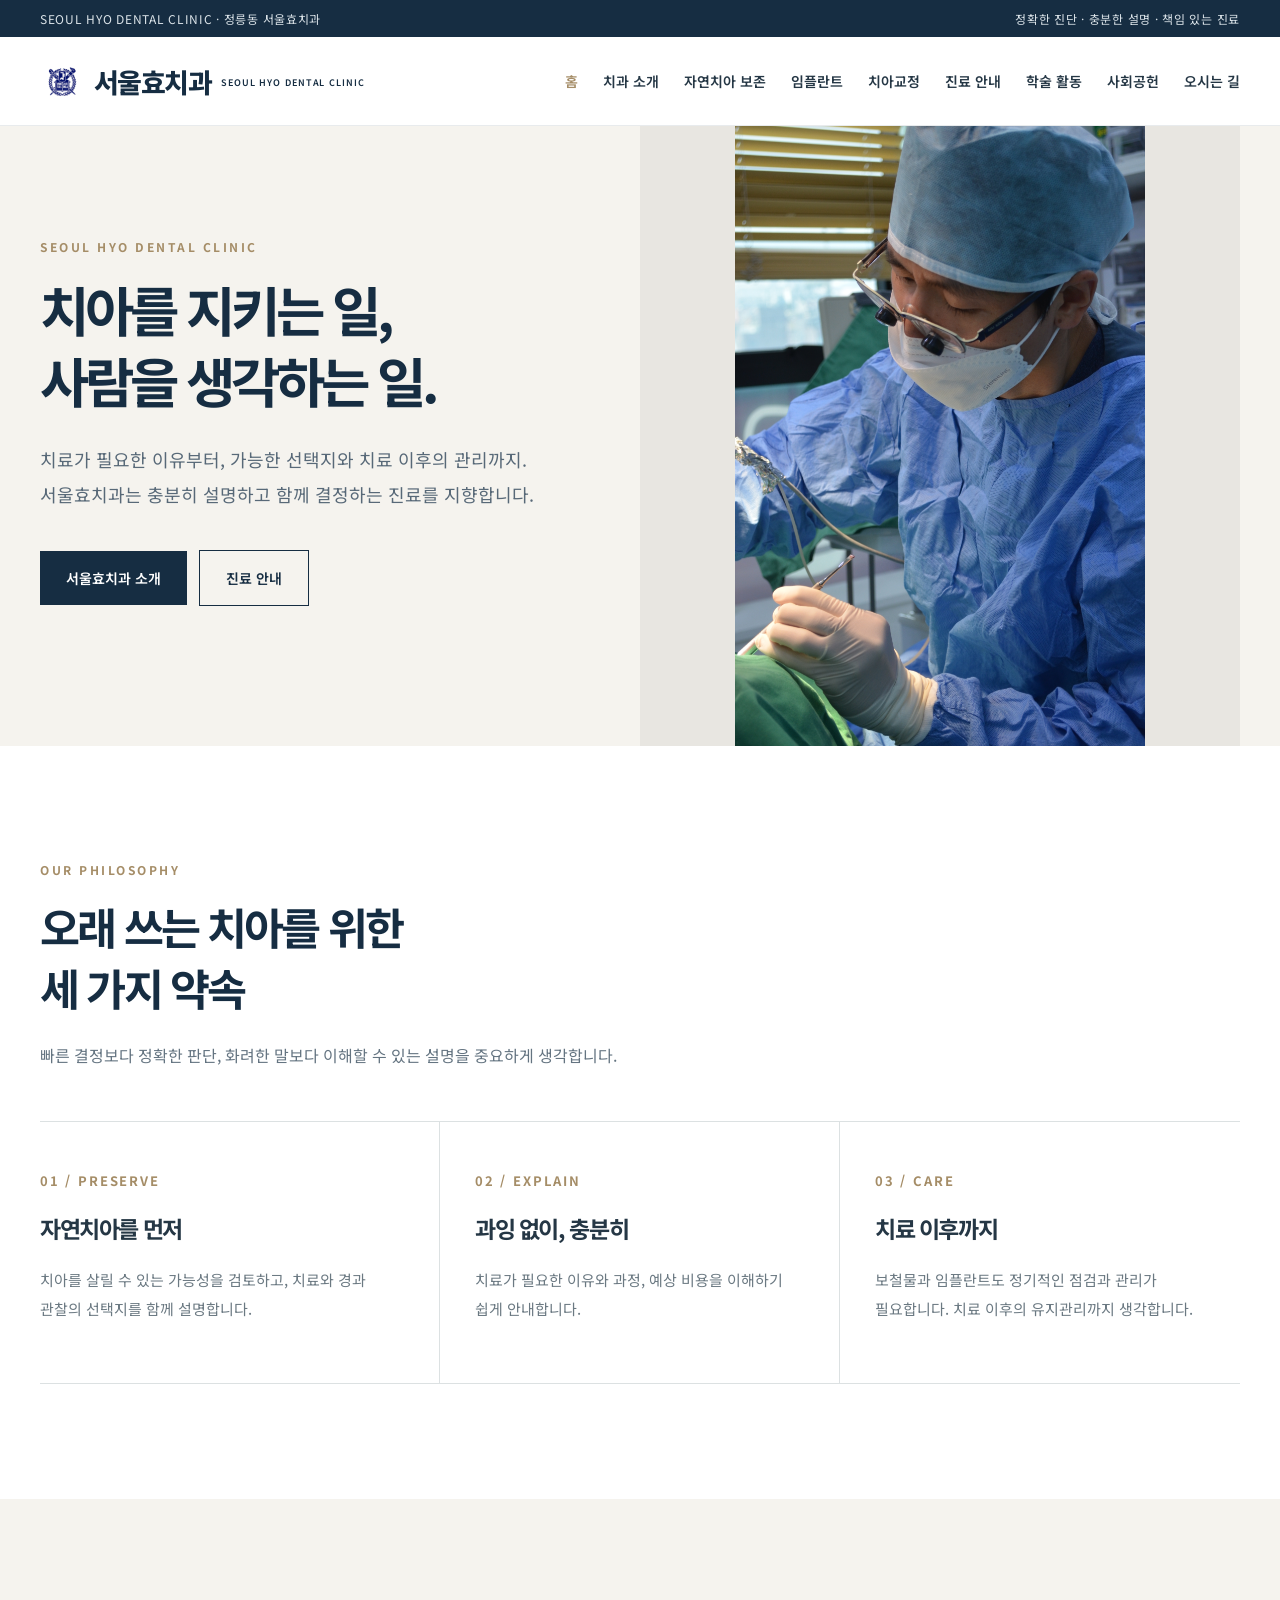
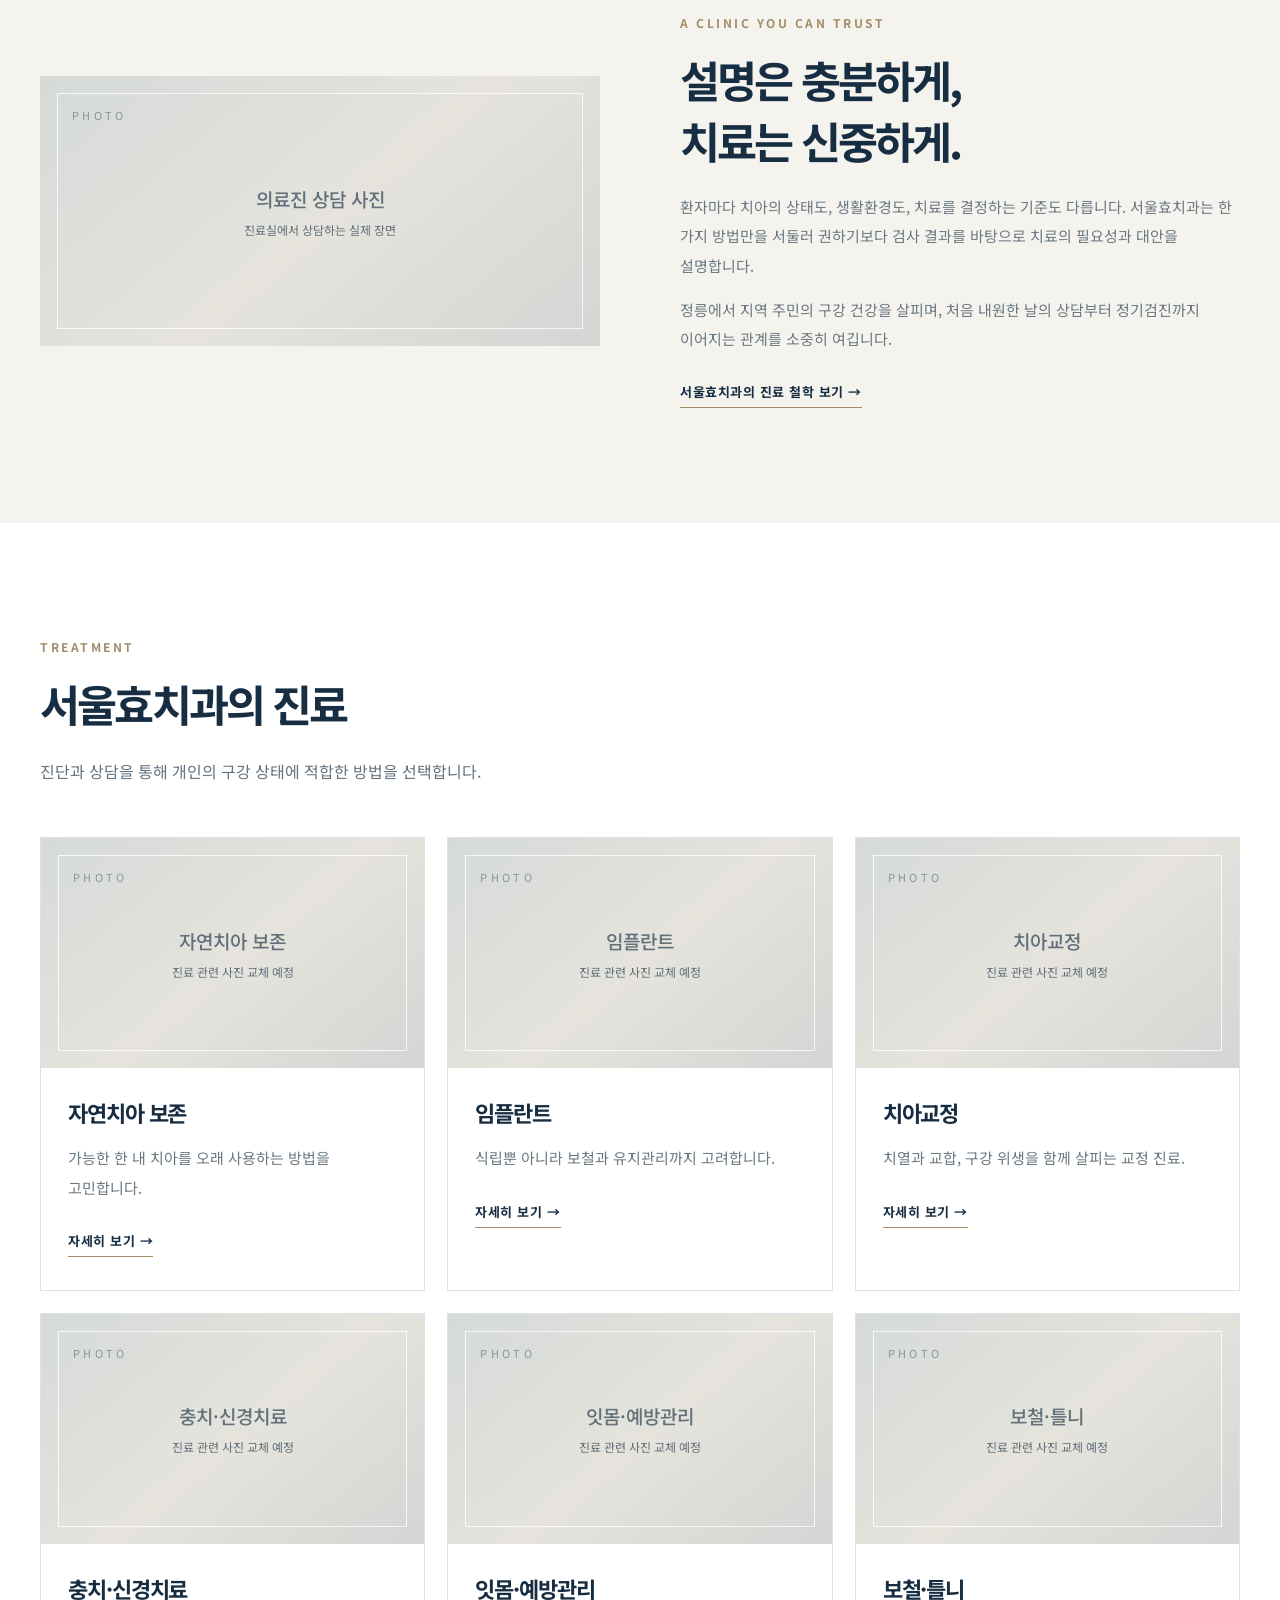
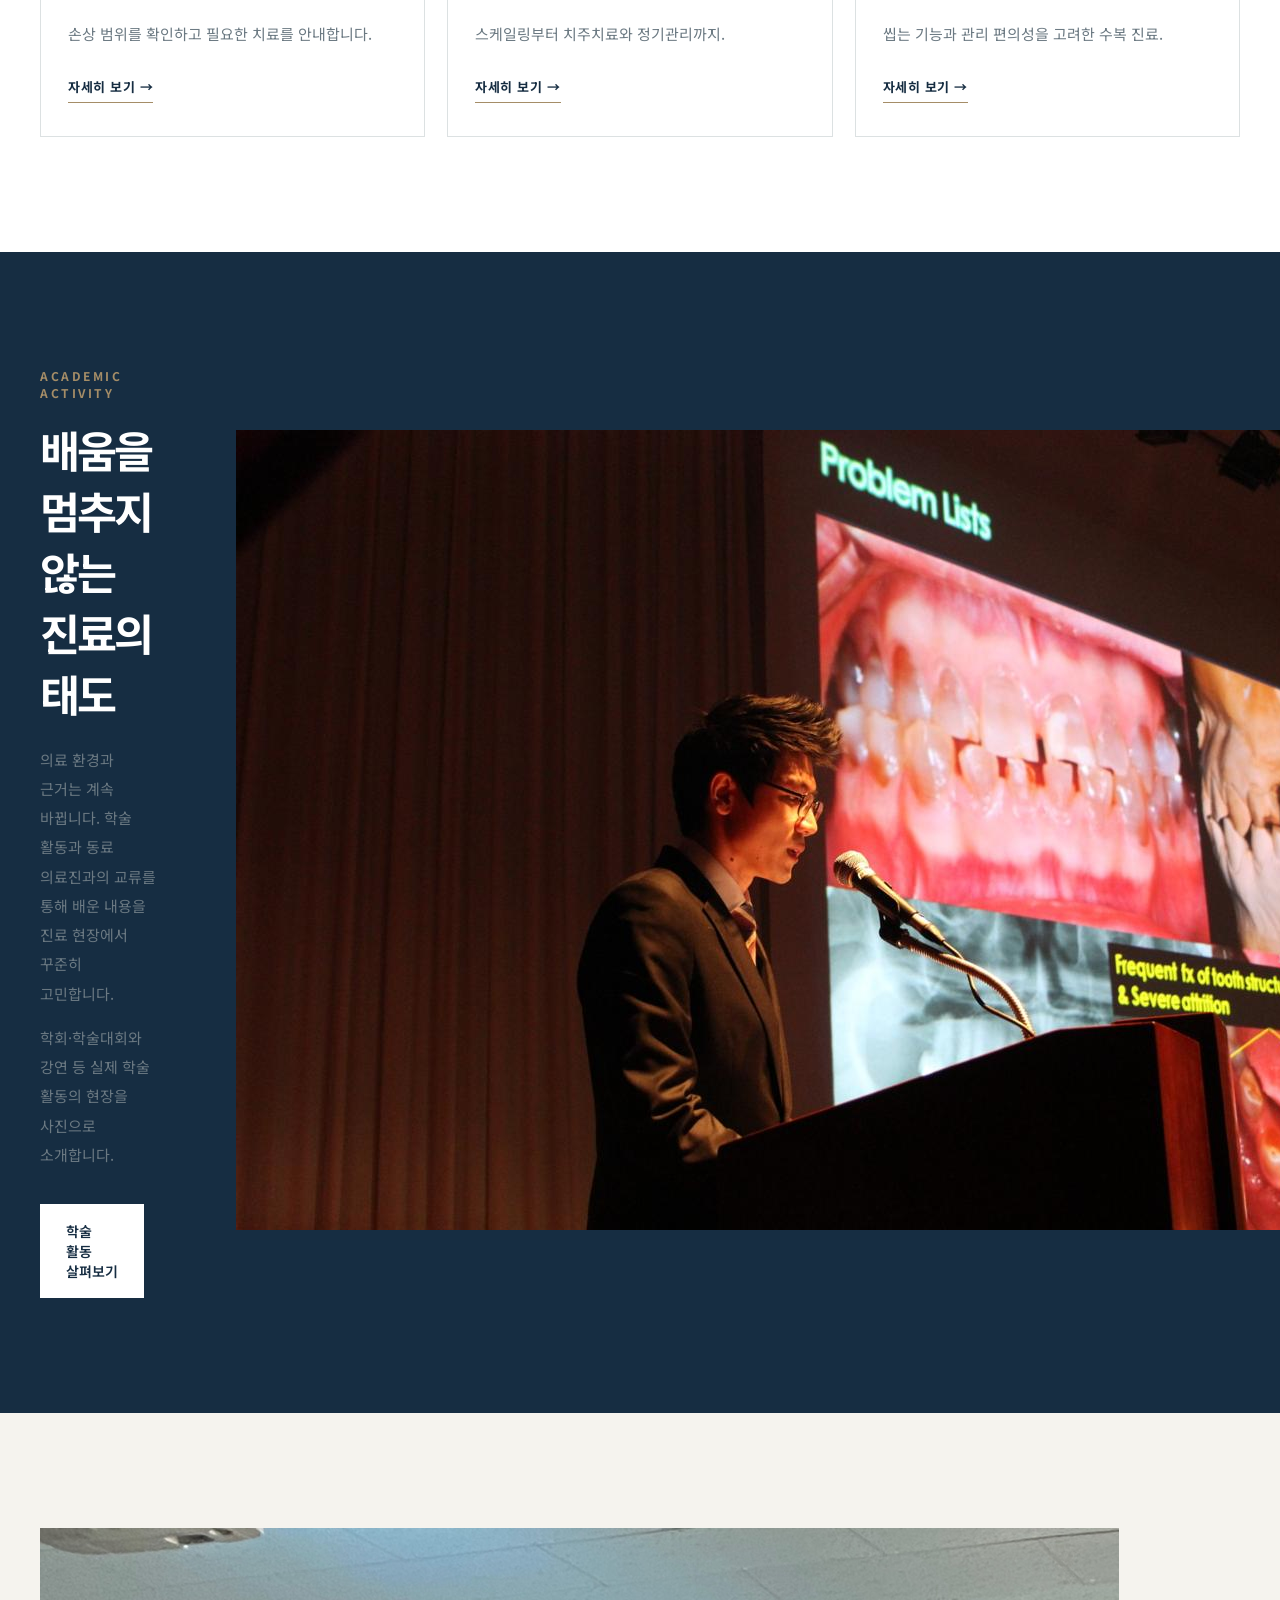
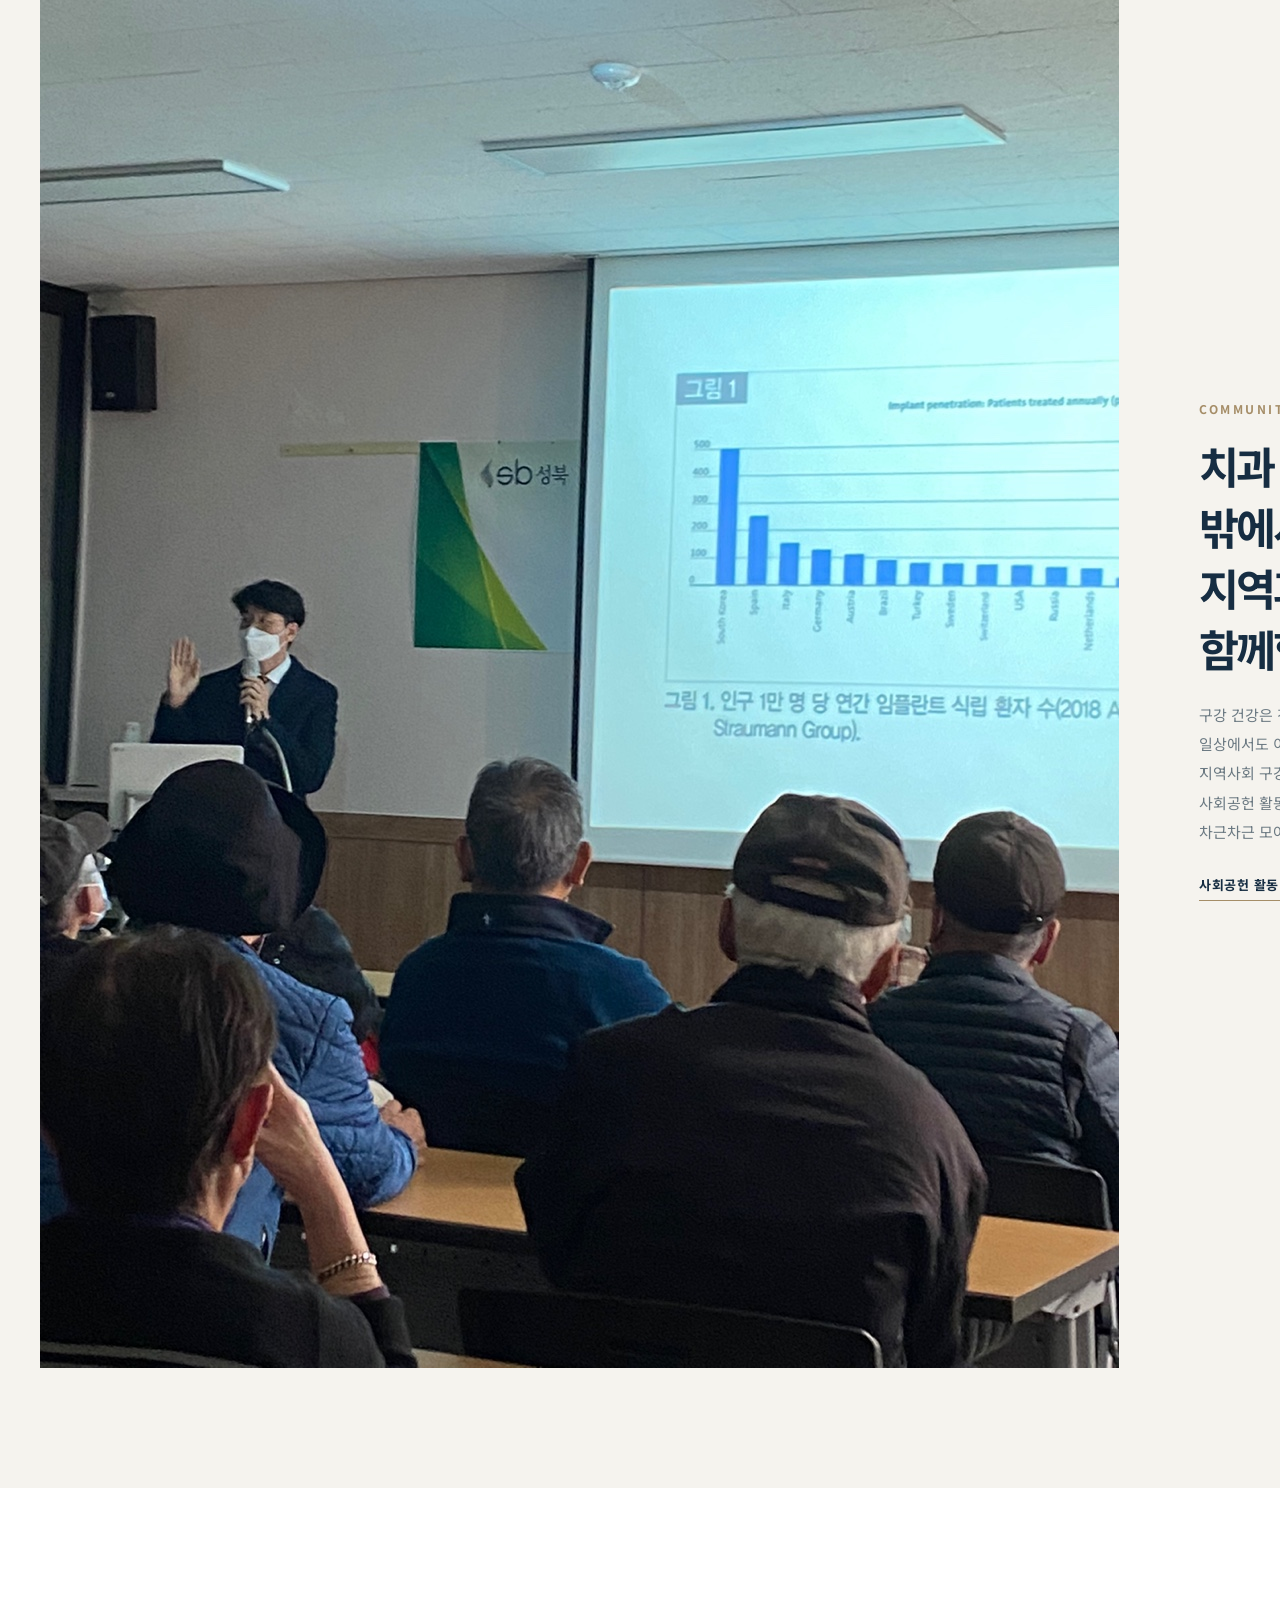
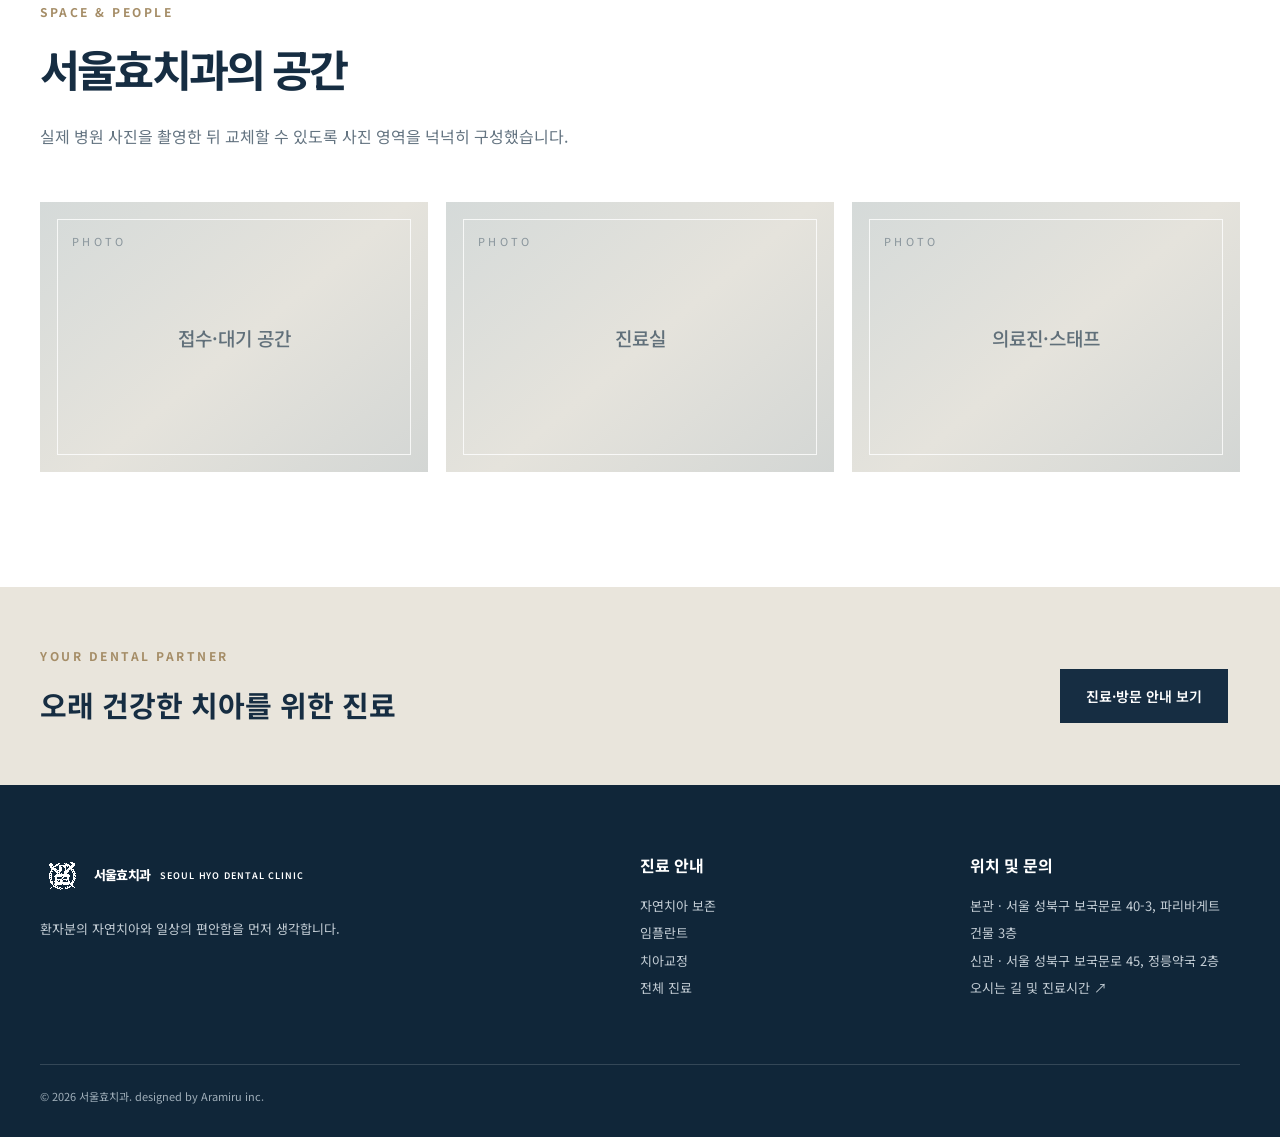
==== index.html @ eb52267a "Add academic and community activity photos to homepage" ====
<!DOCTYPE html>
<html lang="ko">
  <head><meta charset="utf-8"/><meta content="width=device-width, initial-scale=1" name="viewport"/><meta content="#162d42" name="theme-color"/><meta content="서울 성북구 정릉동 서울효치과. 자연치아 보존, 임플란트, 치아교정, 보철 및 예방 진료 정보를 안내합니다." name="description"/><title>홈 | 서울효치과</title><link href="assets/style.css" rel="stylesheet"/>
    <script defer="" src="assets/site.js">
    </script>
  </head>
  <body>
    <div class="utility">
      <div class="wrap"><span>SEOUL HYO DENTAL CLINIC · 정릉동 서울효치과</span><span>정확한 진단 · 충분한 설명 · 책임 있는 진료</span>
      </div>
    </div>
    <header class="header">
      <div class="wrap header-in"><a class="logo" href="index.html">서울효치과<small>SEOUL HYO DENTAL CLINIC</small></a><button aria-expanded="false" aria-label="메뉴 열기" class="menu">☰</button>
        <nav aria-label="주 메뉴" class="nav"><a class="active" href="index.html">홈</a><a class="" href="about.html">치과 소개</a><a class="" href="preservation.html">자연치아 보존</a><a class="" href="implant.html">임플란트</a><a class="" href="orthodontics.html">치아교정</a><a class="" href="treatments.html">진료 안내</a><a class="" href="academic.html">학술 활동</a><a class="" href="community.html">사회공헌</a><a class="" href="visit.html">오시는 길</a>
        </nav>
      </div>
    </header>
    <main>
      <section class="hero">
        <div class="wrap hero-inner">
          <div class="hero-copy">
            <div class="eyebrow">SEOUL HYO DENTAL CLINIC</div>
            <h1>치아를 지키는 일,<br/>사람을 생각하는 일.</h1>
            <p class="lead">치료가 필요한 이유부터, 가능한 선택지와 치료 이후의 관리까지. 서울효치과는 충분히 설명하고 함께 결정하는 진료를 지향합니다.</p><a class="button" href="about.html">서울효치과 소개</a><a class="button light" href="visit.html">진료 안내</a>
          </div>
          <div class="hero-photo hero-single-photo">
            <img src="assets/images/main.JPG" alt="서울효치과 메인 대표 사진" fetchpriority="high"/>
          </div>
        </div>
      </section>
      <section class="section">
        <div class="wrap">
          <div class="section-head">
            <div class="eyebrow">OUR PHILOSOPHY</div>
            <h2>오래 쓰는 치아를 위한<br/>세 가지 약속</h2>
            <p class="desc">빠른 결정보다 정확한 판단, 화려한 말보다 이해할 수 있는 설명을 중요하게 생각합니다.</p>
          </div>
          <div class="number-grid">
            <article class="principle"><b>01 / PRESERVE</b>
              <h3>자연치아를 먼저</h3>
              <p>치아를 살릴 수 있는 가능성을 검토하고, 치료와 경과 관찰의 선택지를 함께 설명합니다.</p>
            </article>
            <article class="principle"><b>02 / EXPLAIN</b>
              <h3>과잉 없이, 충분히</h3>
              <p>치료가 필요한 이유와 과정, 예상 비용을 이해하기 쉽게 안내합니다.</p>
            </article>
            <article class="principle"><b>03 / CARE</b>
              <h3>치료 이후까지</h3>
              <p>보철물과 임플란트도 정기적인 점검과 관리가 필요합니다. 치료 이후의 유지관리까지 생각합니다.</p>
            </article>
          </div>
        </div>
      </section>
      <section class="section alt">
        <div class="wrap">
          <div class="split">
            <div class="photo"><strong>의료진 상담 사진</strong><span>진료실에서 상담하는 실제 장면</span>
            </div>
            <div class="copy">
              <div class="eyebrow">A CLINIC YOU CAN TRUST</div>
              <h2>설명은 충분하게,<br/>치료는 신중하게.</h2>
              <p>환자마다 치아의 상태도, 생활환경도, 치료를 결정하는 기준도 다릅니다. 서울효치과는 한 가지 방법만을 서둘러 권하기보다 검사 결과를 바탕으로 치료의 필요성과 대안을 설명합니다.</p>
              <p>정릉에서 지역 주민의 구강 건강을 살피며, 처음 내원한 날의 상담부터 정기검진까지 이어지는 관계를 소중히 여깁니다.</p><a class="more" href="about.html">서울효치과의 진료 철학 보기 →</a>
            </div>
          </div>
        </div>
      </section>
      <section class="section">
        <div class="wrap">
          <div class="section-head">
            <div class="eyebrow">TREATMENT</div>
            <h2>서울효치과의 진료</h2>
            <p class="desc">진단과 상담을 통해 개인의 구강 상태에 적합한 방법을 선택합니다.</p>
          </div>
          <div class="tiles">
            <article class="tile">
              <div class="photo"><strong>자연치아 보존</strong><span>진료 관련 사진 교체 예정</span>
              </div>
              <div class="tile-copy">
                <h3>자연치아 보존</h3>
                <p>가능한 한 내 치아를 오래 사용하는 방법을 고민합니다.</p><a class="more" href="preservation.html">자세히 보기 →</a>
              </div>
            </article>
            <article class="tile">
              <div class="photo"><strong>임플란트</strong><span>진료 관련 사진 교체 예정</span>
              </div>
              <div class="tile-copy">
                <h3>임플란트</h3>
                <p>식립뿐 아니라 보철과 유지관리까지 고려합니다.</p><a class="more" href="implant.html">자세히 보기 →</a>
              </div>
            </article>
            <article class="tile">
              <div class="photo"><strong>치아교정</strong><span>진료 관련 사진 교체 예정</span>
              </div>
              <div class="tile-copy">
                <h3>치아교정</h3>
                <p>치열과 교합, 구강 위생을 함께 살피는 교정 진료.</p><a class="more" href="orthodontics.html">자세히 보기 →</a>
              </div>
            </article>
            <article class="tile">
              <div class="photo"><strong>충치·신경치료</strong><span>진료 관련 사진 교체 예정</span>
              </div>
              <div class="tile-copy">
                <h3>충치·신경치료</h3>
                <p>손상 범위를 확인하고 필요한 치료를 안내합니다.</p><a class="more" href="treatments.html">자세히 보기 →</a>
              </div>
            </article>
            <article class="tile">
              <div class="photo"><strong>잇몸·예방관리</strong><span>진료 관련 사진 교체 예정</span>
              </div>
              <div class="tile-copy">
                <h3>잇몸·예방관리</h3>
                <p>스케일링부터 치주치료와 정기관리까지.</p><a class="more" href="treatments.html">자세히 보기 →</a>
              </div>
            </article>
            <article class="tile">
              <div class="photo"><strong>보철·틀니</strong><span>진료 관련 사진 교체 예정</span>
              </div>
              <div class="tile-copy">
                <h3>보철·틀니</h3>
                <p>씹는 기능과 관리 편의성을 고려한 수복 진료.</p><a class="more" href="treatments.html">자세히 보기 →</a>
              </div>
            </article>
          </div>
        </div>
      </section>
      <section class="section dark">
        <div class="wrap">
          <div class="split">
            <div class="copy">
              <div class="eyebrow">ACADEMIC ACTIVITY</div>
              <h2>배움을 멈추지 않는<br/>진료의 태도</h2>
              <p>의료 환경과 근거는 계속 바뀝니다. 학술 활동과 동료 의료진과의 교류를 통해 배운 내용을 진료 현장에서 꾸준히 고민합니다.</p>
              <p>학회·학술대회와 강연 등 실제 학술 활동의 현장을 사진으로 소개합니다.</p><a class="button white" href="academic.html">학술 활동 살펴보기</a>
            </div>
            <div class="home-activity-photo"><img src="assets/images/seoul-hyo-dental-academic-lecture.jpg" alt="서울효치과 의료진의 치과 학술 강연 발표 현장" loading="lazy"/></div>
          </div>
        </div>
      </section>
      <section class="section alt">
        <div class="wrap">
          <div class="split">
            <div class="home-activity-photo"><img src="assets/images/2022%20%EC%A3%BC%EB%AF%BC%EC%84%BC%ED%84%B0%20%EA%B1%B4%EA%B0%95%EA%B0%95%EC%97%B0.jpg" alt="서울효치과 지역사회 주민센터 구강건강 교육 현장" loading="lazy"/></div>
            <div class="copy">
              <div class="eyebrow">COMMUNITY</div>
              <h2>치과 밖에서도<br/>지역과 함께합니다.</h2>
              <p>구강 건강은 진료실 밖의 일상에서도 이어집니다. 지역사회 구강보건교육과 사회공헌 활동의 기록을 차근차근 모아 소개하겠습니다.</p><a class="more" href="community.html">사회공헌 활동 보기 →</a>
            </div>
          </div>
        </div>
      </section>
      <section class="section">
        <div class="wrap">
          <div class="section-head">
            <div class="eyebrow">SPACE &amp; PEOPLE</div>
            <h2>서울효치과의 공간</h2>
            <p class="desc">실제 병원 사진을 촬영한 뒤 교체할 수 있도록 사진 영역을 넉넉히 구성했습니다.</p>
          </div>
          <div class="gallery">
            <div class="photo"><strong>접수·대기 공간</strong>
            </div>
            <div class="photo"><strong>진료실</strong>
            </div>
            <div class="photo"><strong>의료진·스태프</strong>
            </div>
          </div>
        </div>
      </section>
    </main>
    <section class="ribbon">
      <div class="wrap">
        <div>
          <div class="eyebrow">YOUR DENTAL PARTNER</div>
          <h2>오래 건강한 치아를 위한 진료</h2>
        </div><a class="button" href="visit.html">진료·방문 안내 보기</a>
      </div>
    </section>
    <footer class="footer">
      <div class="wrap">
        <div class="footer-top">
          <div><a class="logo" href="index.html">서울효치과<small>SEOUL HYO DENTAL CLINIC</small></a>
            <p>환자분의 자연치아와 일상의 편안함을 먼저 생각합니다.</p>
          </div>
          <div>
            <h4>진료 안내</h4>
            <p><a href="preservation.html">자연치아 보존</a><br/><a href="implant.html">임플란트</a><br/><a href="orthodontics.html">치아교정</a><br/><a href="treatments.html">전체 진료</a>
            </p>
          </div>
          <div>
            <h4>위치 및 문의</h4>
            <p>본관 · 서울 성북구 보국문로 40-3, 파리바게트 건물 3층<br/>신관 · 서울 성북구 보국문로 45, 정릉약국 2층<br/><a href="visit.html">오시는 길 및 진료시간 ↗</a>
          </p>
        </div>
      </div>
      <div class="foot-bottom">© 2026 서울효치과. designed by Aramiru inc. </div>
    </div>
  </footer>
</body>
</html>
---- assets/style.css ----
@import url('https://fonts.googleapis.com/css2?family=Noto+Sans+KR:wght@300;400;500;600;700;800&display=swap');
:root{--navy:#162d42;--ink:#253745;--muted:#71808b;--line:#dce1e2;--cream:#f5f3ee;--sand:#e9e5dc;--white:#fff;--gold:#a58d67}*{box-sizing:border-box}html{scroll-behavior:smooth}body{margin:0;font-family:'Noto Sans KR',Arial,sans-serif;color:var(--ink);background:#fff;word-break:keep-all}a{color:inherit;text-decoration:none}button{font:inherit}.wrap{width:min(1200px,calc(100% - 64px));margin:auto}.utility{background:var(--navy);color:#dce4e9;font-size:12px;letter-spacing:.06em}.utility .wrap{display:flex;justify-content:space-between;padding:10px 0}.header{background:#fff;border-bottom:1px solid #e8ebed;position:sticky;top:0;z-index:30}.header-in{height:88px;display:flex;align-items:center;justify-content:space-between;gap:20px}.logo{font-size:27px;font-weight:800;letter-spacing:-.08em;color:var(--navy);white-space:nowrap}.logo small{display:block;font-size:9px;font-weight:600;letter-spacing:.16em;margin-top:2px}.nav{display:flex;gap:25px;align-items:center;font-size:14px;font-weight:600}.nav a:hover,.nav a.active{color:#a58d67}.nav-cta{border:1px solid var(--navy);padding:12px 18px}.menu{display:none;border:0;background:transparent;font-size:24px}.eyebrow{font-size:12px;font-weight:700;letter-spacing:.21em;color:var(--gold);margin-bottom:19px}.hero{background:var(--cream);overflow:hidden}.hero-inner{min-height:620px;display:grid;grid-template-columns:1fr 1fr;align-items:stretch}.hero-copy{padding:112px 70px 100px 0}.hero h1{font-size:clamp(40px,4.2vw,66px);letter-spacing:-.075em;line-height:1.32;color:var(--navy);margin:0 0 26px;font-weight:700}.lead{font-size:18px;line-height:1.95;color:#586978;max-width:570px}.photo{position:relative;display:flex;flex-direction:column;justify-content:center;align-items:center;text-align:center;gap:9px;background:linear-gradient(140deg,#d5dad9,#e5e3dc 52%,#d3d6d4);min-height:270px;color:#61707a;overflow:hidden}.photo:before{content:'';position:absolute;inset:17px;border:1px solid rgba(255,255,255,.8)}.photo:after{content:'PHOTO';position:absolute;top:31px;left:32px;font-size:11px;letter-spacing:.3em;color:#88949b}.photo strong{font-size:19px;font-weight:500;z-index:1}.photo span{font-size:12px;z-index:1}.hero-photo{min-height:620px}.section{padding:115px 0}.section.alt{background:var(--cream)}.section.dark{background:var(--navy);color:#fff}.section.dark .muted,.section.dark .desc{color:#b9c5cc}.section-head{margin-bottom:50px}.section-head.center{text-align:center}.section h2,.page-title{font-size:clamp(32px,3.4vw,48px);line-height:1.4;letter-spacing:-.065em;color:var(--navy);margin:0 0 20px;font-weight:700}.section.dark h2{color:white}.desc{font-size:16px;line-height:2;color:#647481;max-width:690px}.split{display:grid;grid-template-columns:1fr 1fr;gap:80px;align-items:center}.split.reverse .photo{order:2}.number-grid{display:grid;grid-template-columns:repeat(3,1fr);gap:0;border-top:1px solid var(--line);border-bottom:1px solid var(--line)}.principle{padding:45px 35px;border-right:1px solid var(--line)}.principle:first-child{padding-left:0}.principle:last-child{border:0}.principle b{color:var(--gold);font-size:13px;letter-spacing:.14em}.principle h3{font-size:23px;letter-spacing:-.06em;margin:20px 0}.principle p,.tile p,.copy p{color:#6b7982;line-height:1.95;font-size:15px}.tiles{display:grid;grid-template-columns:repeat(3,1fr);gap:22px}.tile{border:1px solid var(--line);background:#fff}.tile .photo{min-height:230px}.tile-copy{padding:28px 27px 33px}.tile h3{font-size:22px;letter-spacing:-.05em;margin:0 0 10px;color:var(--navy)}.tile a.more,.more{display:inline-block;margin-top:14px;font-size:13px;font-weight:700;letter-spacing:.04em;color:var(--navy);border-bottom:1px solid var(--gold);padding-bottom:6px}.big-stat{font-size:72px;letter-spacing:-.08em;color:var(--navy);font-weight:700}.button{display:inline-block;background:var(--navy);color:#fff;padding:17px 26px;font-size:14px;font-weight:600;margin:20px 12px 0 0}.button.light{background:transparent;color:var(--navy);border:1px solid var(--navy)}.button.white{background:white;color:var(--navy)}.page-hero{background:var(--cream);padding:96px 0 100px;border-bottom:1px solid var(--line)}.page-hero .page-title{font-size:clamp(38px,4.3vw,62px)}.page-hero p{font-size:17px;line-height:2;color:#647481;max-width:720px}.crumb{font-size:12px;color:#7a8790;margin-bottom:32px}.info-grid{display:grid;grid-template-columns:repeat(2,1fr);gap:24px}.info{padding:32px;border:1px solid var(--line)}.info h3{font-size:22px;color:var(--navy);margin:0 0 14px}.info p{line-height:1.9;color:#687781}.gallery{display:grid;grid-template-columns:repeat(3,1fr);gap:18px}.gallery .photo{min-height:270px}.faq details{border-bottom:1px solid var(--line);padding:25px 0}.faq summary{font-size:18px;font-weight:600;color:var(--navy);cursor:pointer}.faq p{color:#677681;line-height:1.95}.footer{background:#102639;color:#c3cdd5;padding:68px 0 30px}.footer-top{display:grid;grid-template-columns:2fr 1fr 1fr;gap:60px}.footer .logo{color:#fff}.footer p,.footer a{font-size:13px;line-height:2.1}.footer h4{color:#fff;margin:0 0 15px}.foot-bottom{border-top:1px solid #344757;margin-top:50px;padding-top:22px;font-size:11px;line-height:1.8;color:#9faeb9}.note{background:#f7f3e9;border-left:3px solid var(--gold);padding:18px 22px;font-size:13px;line-height:1.9;color:#6c6659}.ribbon{padding:60px 0;background:#e9e5dc}.ribbon .wrap{display:flex;align-items:center;justify-content:space-between;gap:20px}.ribbon h2{font-size:29px;color:var(--navy);margin:0}.steps{counter-reset:step;display:grid;grid-template-columns:repeat(3,1fr);gap:25px}.step{border-top:2px solid var(--navy);padding-top:26px}.step:before{counter-increment:step;content:'0' counter(step);display:block;color:var(--gold);font-size:14px;font-weight:700}.step h3{color:var(--navy);font-size:20px}.step p{color:#677681;line-height:1.9}.line{height:1px;background:var(--line);margin:40px 0}@media(max-width:1000px){.nav{gap:12px;font-size:12px}.split{gap:35px}.hero-copy{padding-right:25px}}@media(max-width:760px){.wrap{width:min(100% - 36px,1200px)}.utility .wrap span:last-child{display:none}.header-in{height:70px}.logo{font-size:22px}.menu{display:block}.nav{display:none;position:absolute;top:70px;left:0;right:0;background:#fff;padding:20px;box-shadow:0 15px 25px #0002;flex-direction:column;align-items:stretch;gap:0}.nav.open{display:flex}.nav a{padding:12px;border-bottom:1px solid #eee}.hero-inner,.split,.info-grid{grid-template-columns:1fr}.hero-copy{padding:70px 0 60px}.hero-photo{min-height:350px}.section{padding:75px 0}.number-grid,.tiles,.gallery,.steps{grid-template-columns:1fr}.principle{padding:30px 0;border-right:0;border-bottom:1px solid var(--line)}.principle:last-child{border:0}.split.reverse .photo{order:0}.footer-top{grid-template-columns:1fr;gap:20px}.ribbon .wrap{display:block}.page-hero{padding:70px 0}.gallery .photo{min-height:220px}}
/* LOCATION / BUILDINGS */
.building-grid{display:grid;grid-template-columns:1fr 1fr;gap:30px}.building-card{border:1px solid var(--line);background:white;overflow:hidden}.building-card img{display:block;width:100%;height:360px;object-fit:cover}.building-content{padding:34px 36px 40px}.building-content h3{font-size:29px;letter-spacing:-.06em;color:var(--navy);margin:0 0 12px}.building-content p{font-size:15px;line-height:1.85;color:#657681}.building-off{border-top:1px solid var(--line);padding-top:20px;margin-top:24px;color:var(--navy);font-weight:700}.building-off small{display:block;color:#71808b;font-weight:400;margin-top:8px}.small-note{font-size:12px!important;line-height:1.8!important;color:#859099!important;margin-top:18px}.hours-layout{display:grid;grid-template-columns:1.45fr 1fr;gap:38px;align-items:stretch}.hours-table{border-top:2px solid var(--navy);background:#fff}.hours-row{display:flex;justify-content:space-between;align-items:center;gap:18px;border-bottom:1px solid var(--line);padding:24px 26px;font-size:17px}.hours-row strong{color:var(--navy)}.hours-row span{font-weight:600;white-space:nowrap}.hours-row em{font-style:normal;font-size:12px;color:var(--gold);margin-left:7px}.hours-row.subtle{font-size:15px;color:#73818a}.hours-aside{padding:37px;background:var(--navy);color:white}.hours-aside h3{font-size:27px;margin:0 0 28px}.hours-aside p{border-bottom:1px solid #526476;padding-bottom:20px}.hours-aside p strong{display:inline-block;min-width:60px;color:#e2caa3}.notice{background:#ffffff13;padding:21px;margin-top:28px;line-height:1.85}.notice small{color:#c8d3d9}.parking-panel{background:var(--cream);padding:48px;min-height:290px}.parking-panel h3{font-size:27px;color:var(--navy)}.parking-panel p{line-height:1.9;color:#647481}.parking-panel a{display:inline-block;margin-top:18px;border-bottom:1px solid var(--gold);font-weight:700;color:var(--navy)}@media(max-width:760px){.building-grid,.hours-layout{grid-template-columns:1fr}.building-card img{height:260px}.building-content{padding:25px}.hours-row{padding:19px 13px;font-size:14px}.hours-row.subtle{font-size:13px}.hours-aside,.parking-panel{padding:28px}}

/* V4 activity archive and staff */
.archive-grid{display:grid;grid-template-columns:repeat(3,minmax(0,1fr));gap:24px}.archive-card{margin:0;background:#fff;border:1px solid var(--line);overflow:hidden}.archive-card img{width:100%;height:260px;object-fit:cover;display:block}.archive-card figcaption{padding:22px 24px 28px;min-height:110px}.archive-card figcaption .eyebrow{display:block;margin-bottom:9px}.archive-card strong{font-size:16px;line-height:1.5;color:var(--navy);overflow-wrap:anywhere}.doctor-grid{display:grid;grid-template-columns:repeat(3,minmax(0,1fr));gap:24px}.doctor-card{background:#fff;border:1px solid var(--line)}.doctor-photo{height:330px;background:linear-gradient(145deg,#d8dedf,#e9e6df);display:flex;align-items:center;justify-content:center;color:#88949b;font-size:13px}.doctor-copy{padding:32px}.doctor-copy h3{font-size:29px;margin:0 0 10px;color:var(--navy)}.doctor-copy h3 small{font-size:14px;font-weight:400}.doctor-specialty{font-weight:700;color:var(--navy)}.doctor-copy p{line-height:1.8}.doctor-bio{margin-top:25px;border-top:1px solid var(--line);padding-top:22px;font-size:13px;color:#73818a}.doctor-bio strong{color:var(--navy)}.doctor-bio p{margin:8px 0}.parking-single{max-width:760px}.booking-button{margin-top:12px}@media(max-width:900px){.archive-grid,.doctor-grid{grid-template-columns:repeat(2,minmax(0,1fr))}}@media(max-width:600px){.archive-grid,.doctor-grid{grid-template-columns:1fr}.archive-card img{height:250px}.doctor-photo{height:290px}}

/* 서울효치과 워드마크 앞 서울대학교 마크: 제공 이미지 기반 */
.logo{display:inline-flex;align-items:center;gap:10px;letter-spacing:-.06em}
.logo::before{content:"";display:inline-block;flex:0 0 44px;width:44px;height:44px;background-image:url("[data-uri]");background-repeat:no-repeat;background-position:center;background-size:contain}
.logo small{letter-spacing:.10em}
@media(max-width:600px){.logo{gap:6px;font-size:22px}.logo::before{flex-basis:34px;width:34px;height:34px}}

/* Footer: 흰 배경 없는 흰색 서울대 문장 */
.footer .logo::before{background-color:transparent;filter:grayscale(1) invert(1) contrast(100);mix-blend-mode:screen}

/* 진료 분야: 모든 카드의 이미지 비율과 표시 영역 통일 */
.tiles .tile .treatment-photo{height:auto;min-height:0;aspect-ratio:4/3;overflow:hidden;position:relative;background:#f3f3f1}
.tiles .tile .treatment-photo img{display:block;width:100%;height:100%;position:absolute;inset:0;object-fit:cover;object-position:center}
.tiles .tile .treatment-photo span{display:none}
.tiles .tile .treatment-photo img[style*="display: none"] + span{display:block;position:absolute;top:50%;left:0;width:100%;transform:translateY(-50%);text-align:center;color:#162d42;font-weight:700}

/* About: trust and patient stories */
.trust-section{background:#faf8f5}.trust-title{font-size:clamp(30px,3.2vw,46px);letter-spacing:-.055em;margin:12px 0 34px;color:#211f1e}.trust-title em{font-style:italic;color:#b99b63}.trust-layout{display:grid;grid-template-columns:1fr 1fr;gap:34px;align-items:start}.trust-stats{display:grid;grid-template-columns:repeat(2,minmax(0,1fr));gap:14px}.trust-stat{min-height:125px;background:#f4f0eb;border:1px solid #e7e0d7;border-radius:12px;display:flex;flex-direction:column;justify-content:center;align-items:center;gap:8px;text-align:center}.trust-stat strong{font-family:Georgia,serif;font-size:32px;line-height:1;color:#202020}.trust-stat strong small{font-family:inherit;font-size:19px}.trust-stat span{font-size:13px;color:#8a796b}.trust-promises{display:grid;gap:10px}.trust-promises>div{display:flex;align-items:center;gap:13px;background:#f4f0eb;border:1px solid #e7e0d7;border-radius:10px;padding:17px 20px;color:#34302d;font-size:15px}.trust-check{display:grid;place-items:center;flex:0 0 25px;height:25px;background:#262626;color:white;border-radius:50%;font-size:13px}.reviews-section{background:#f3efe9}.review-intro{margin:-12px 0 28px;color:#857b71;font-size:14px}.review-grid{display:grid;grid-template-columns:repeat(3,minmax(0,1fr));gap:18px}.review-card{background:#fff;border-radius:12px;padding:26px 24px;min-height:190px}.review-placeholder{font-weight:700;color:#b99b63;font-size:15px;margin-bottom:18px}.review-card p{color:#555;line-height:1.8;font-size:14px}.review-card span{display:block;color:#9a9188;font-size:12px;margin-top:18px}@media(max-width:760px){.trust-layout{grid-template-columns:1fr}.review-grid{grid-template-columns:1fr}.trust-stat{min-height:105px}.trust-promises>div{font-size:14px;padding:15px}}

/* About reference composition: spacious full-width two-column trust panel and three review cards */
.trust-section,.reviews-section{padding:64px 0 72px}
.trust-section .wrap,.reviews-section .wrap{width:min(1500px,calc(100% - 48px))}
.trust-section{background:#faf9f7}
.trust-section .eyebrow{font-size:11px;letter-spacing:.06em;color:#b89960;margin-bottom:6px}
.trust-section .trust-title,.reviews-section .trust-title{font-size:clamp(30px,2.8vw,42px);line-height:1.25;margin:0 0 38px;color:#24211e}
.trust-title em{color:#b79960;font-style:italic;font-weight:700}
.trust-layout{grid-template-columns:1fr 1fr;gap:28px}
.trust-stats{gap:12px}
.trust-stat{height:120px;min-height:0;border:1px solid #e7e0d7;background:#f5f2ed;border-radius:12px;gap:6px}
.trust-stat strong{font-size:38px;letter-spacing:-.06em;font-weight:700;color:#1f1d1c}
.trust-stat strong small{font-size:21px;font-weight:400}
.trust-stat span{font-size:12px;color:#a4978b}
.trust-promises{gap:10px}
.trust-promises>div{min-height:68px;background:#f5f2ed;border-color:#e7e0d7;padding:15px 22px;border-radius:11px;font-size:14px}
.trust-check{background:#222;color:#fff;width:28px;height:28px;flex-basis:28px}
.reviews-section{background:#f4f0ea}
.reviews-section .eyebrow{display:inline-block;background:#03bf5b;color:white;border-radius:99px;padding:5px 11px;letter-spacing:0;font-size:11px;margin-bottom:12px}
.reviews-section .trust-title{margin-bottom:16px}
.reviews-section .review-intro{margin:0 0 32px;font-size:13px;color:#82786f}
.review-grid{gap:16px}
.review-card{border:1px solid #eeeae5;border-radius:12px;min-height:190px;padding:30px 27px;box-shadow:none}
.review-card .review-placeholder{color:#c19a56;font-size:15px;margin-bottom:18px}
.review-card p{font-size:14px;line-height:1.85;color:#615b55}
.review-card span{font-size:12px;color:#a3978c}
@media(min-width:1100px){.trust-section .wrap,.reviews-section .wrap{width:calc(100% - 64px);max-width:1600px}}
@media(max-width:760px){.trust-section,.reviews-section{padding:50px 0 56px}.trust-section .wrap,.reviews-section .wrap{width:calc(100% - 32px)}.trust-layout{grid-template-columns:1fr;gap:20px}.trust-stats{gap:10px}.trust-stat{height:104px}.trust-stat strong{font-size:30px}.trust-promises>div{min-height:58px}.review-grid{grid-template-columns:1fr}.review-card{min-height:150px;padding:24px}}


/* Academic page: lecture photo with gentle Ken Burns motion */
.academic-hero{overflow:hidden}
.academic-hero-layout{display:grid;grid-template-columns:minmax(0,1.08fr) minmax(0,1fr);align-items:center;gap:clamp(30px,4vw,70px)}
.academic-hero-copy{min-width:0}
.academic-hero-media{height:clamp(330px,30vw,510px);overflow:hidden;border-radius:4px;background:#e7e3dd}
.academic-hero-media img{display:block;width:100%;height:100%;object-fit:cover;object-position:center;animation:academic-ken-burns 13s ease-in-out infinite alternate;transform-origin:center center}
@keyframes academic-ken-burns{0%{transform:scale(1)}100%{transform:scale(1.085)}}
@media(max-width:760px){.academic-hero-layout{grid-template-columns:1fr;gap:30px}.academic-hero-media{height:clamp(230px,58vw,380px)}}
@media(prefers-reduced-motion:reduce){.academic-hero-media img{animation:none}}


/* About: sterilization and digital dentistry equipment gallery */
.clinic-tech-section{background:#faf9f6}
.clinic-tech-section .section-head{max-width:920px;margin-bottom:52px}
.clinic-tech-section .section-head .desc{max-width:820px}
.clinic-tech-heading{margin:0 0 24px;max-width:940px}
.clinic-tech-number{display:block;color:var(--gold);font-size:12px;letter-spacing:.17em;font-weight:700;margin-bottom:12px}
.clinic-tech-heading h3{font-size:clamp(25px,2.4vw,34px);letter-spacing:-.055em;color:var(--navy);margin:0 0 13px}
.clinic-tech-heading p{font-size:15px;line-height:1.95;color:#647481;margin:0}
.clinic-tech-heading-second{margin-top:78px}
.clinic-tech-grid{display:grid;gap:22px}
.clinic-tech-grid-two{grid-template-columns:repeat(2,minmax(0,1fr))}
.clinic-tech-grid-three{grid-template-columns:repeat(3,minmax(0,1fr))}
.clinic-tech-card{min-width:0;background:white;border:1px solid #e5e3df;border-radius:12px;overflow:hidden}
.clinic-tech-image{height:300px;background:#f1f1ee;display:flex;align-items:center;justify-content:center;overflow:hidden}
.clinic-tech-image img{display:block;width:100%;height:100%;object-fit:contain;padding:16px;transition:transform .6s ease}
.clinic-tech-card:hover .clinic-tech-image img{transform:scale(1.045)}
.clinic-tech-copy{padding:25px 27px 30px}
.clinic-tech-tag{display:block;font-size:11px;font-weight:700;letter-spacing:.09em;color:var(--gold);margin-bottom:11px}
.clinic-tech-copy h4{font-size:22px;letter-spacing:-.045em;color:var(--navy);margin:0 0 12px}
.clinic-tech-copy p{font-size:14px;line-height:1.9;color:#66747d;margin:0}
@media(max-width:900px){.clinic-tech-grid-three{grid-template-columns:repeat(2,minmax(0,1fr))}}
@media(max-width:650px){.clinic-tech-grid-two,.clinic-tech-grid-three{grid-template-columns:1fr}.clinic-tech-image{height:250px}.clinic-tech-heading-second{margin-top:58px}.clinic-tech-section .section-head{margin-bottom:38px}}


/* About: daily morning treatment planning meeting photo */
.about-team-photo{width:100%;height:100%;min-height:370px;overflow:hidden;border-radius:8px;background:#f2f0eb}
.about-team-photo img{display:block;width:100%;height:100%;min-height:370px;object-fit:cover;object-position:center center}
@media(max-width:760px){.about-team-photo,.about-team-photo img{min-height:250px}.about-team-photo img{aspect-ratio:16/10}}


/* Home hero: single full-image display with subtle breathing animation */
.hero-single-photo{position:relative;min-width:0;overflow:hidden;display:flex;align-items:center;justify-content:center;background:#e8e6e1}
.hero-single-photo img{display:block;width:100%;height:100%;max-height:620px;object-fit:contain;object-position:center;animation:home-hero-breathe 12s ease-in-out infinite alternate;transform-origin:center}
@keyframes home-hero-breathe{from{transform:scale(.975)}to{transform:scale(1)}}
@media(prefers-reduced-motion:reduce){.hero-single-photo img{animation:none}}
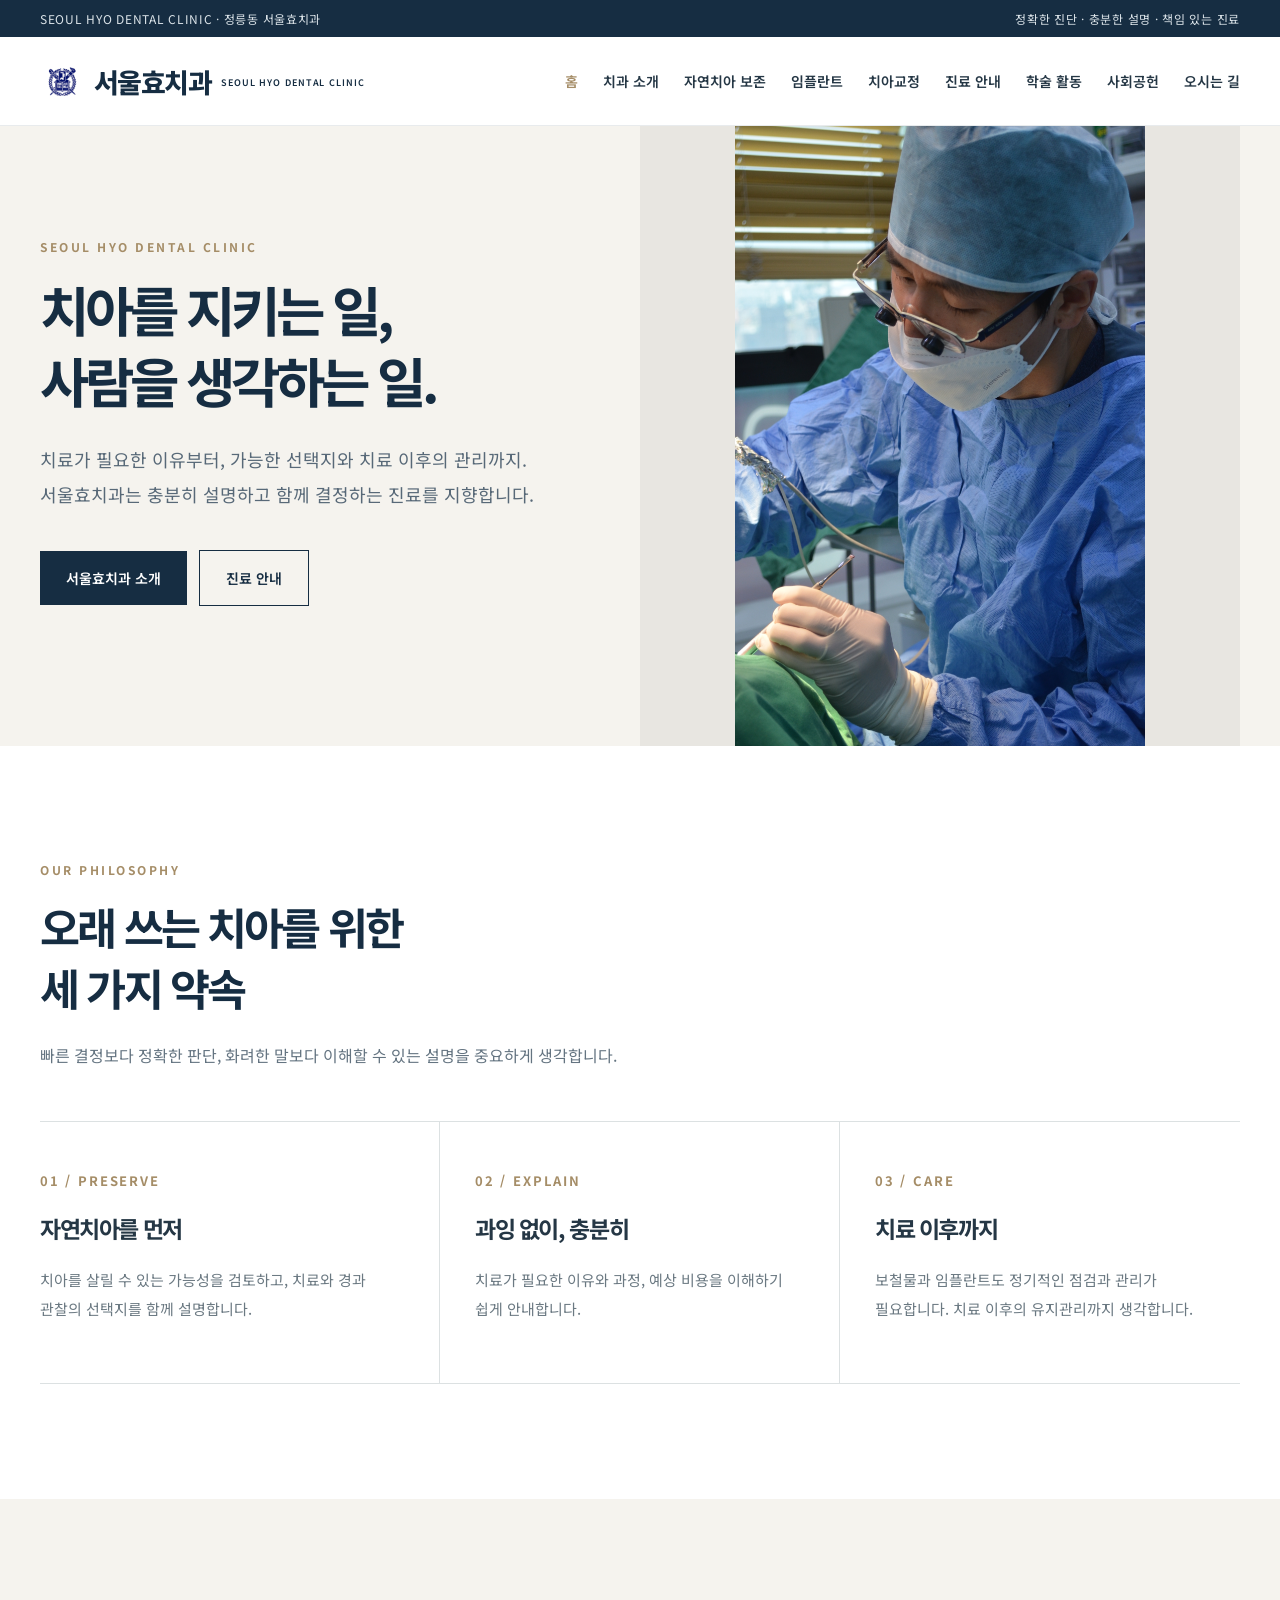
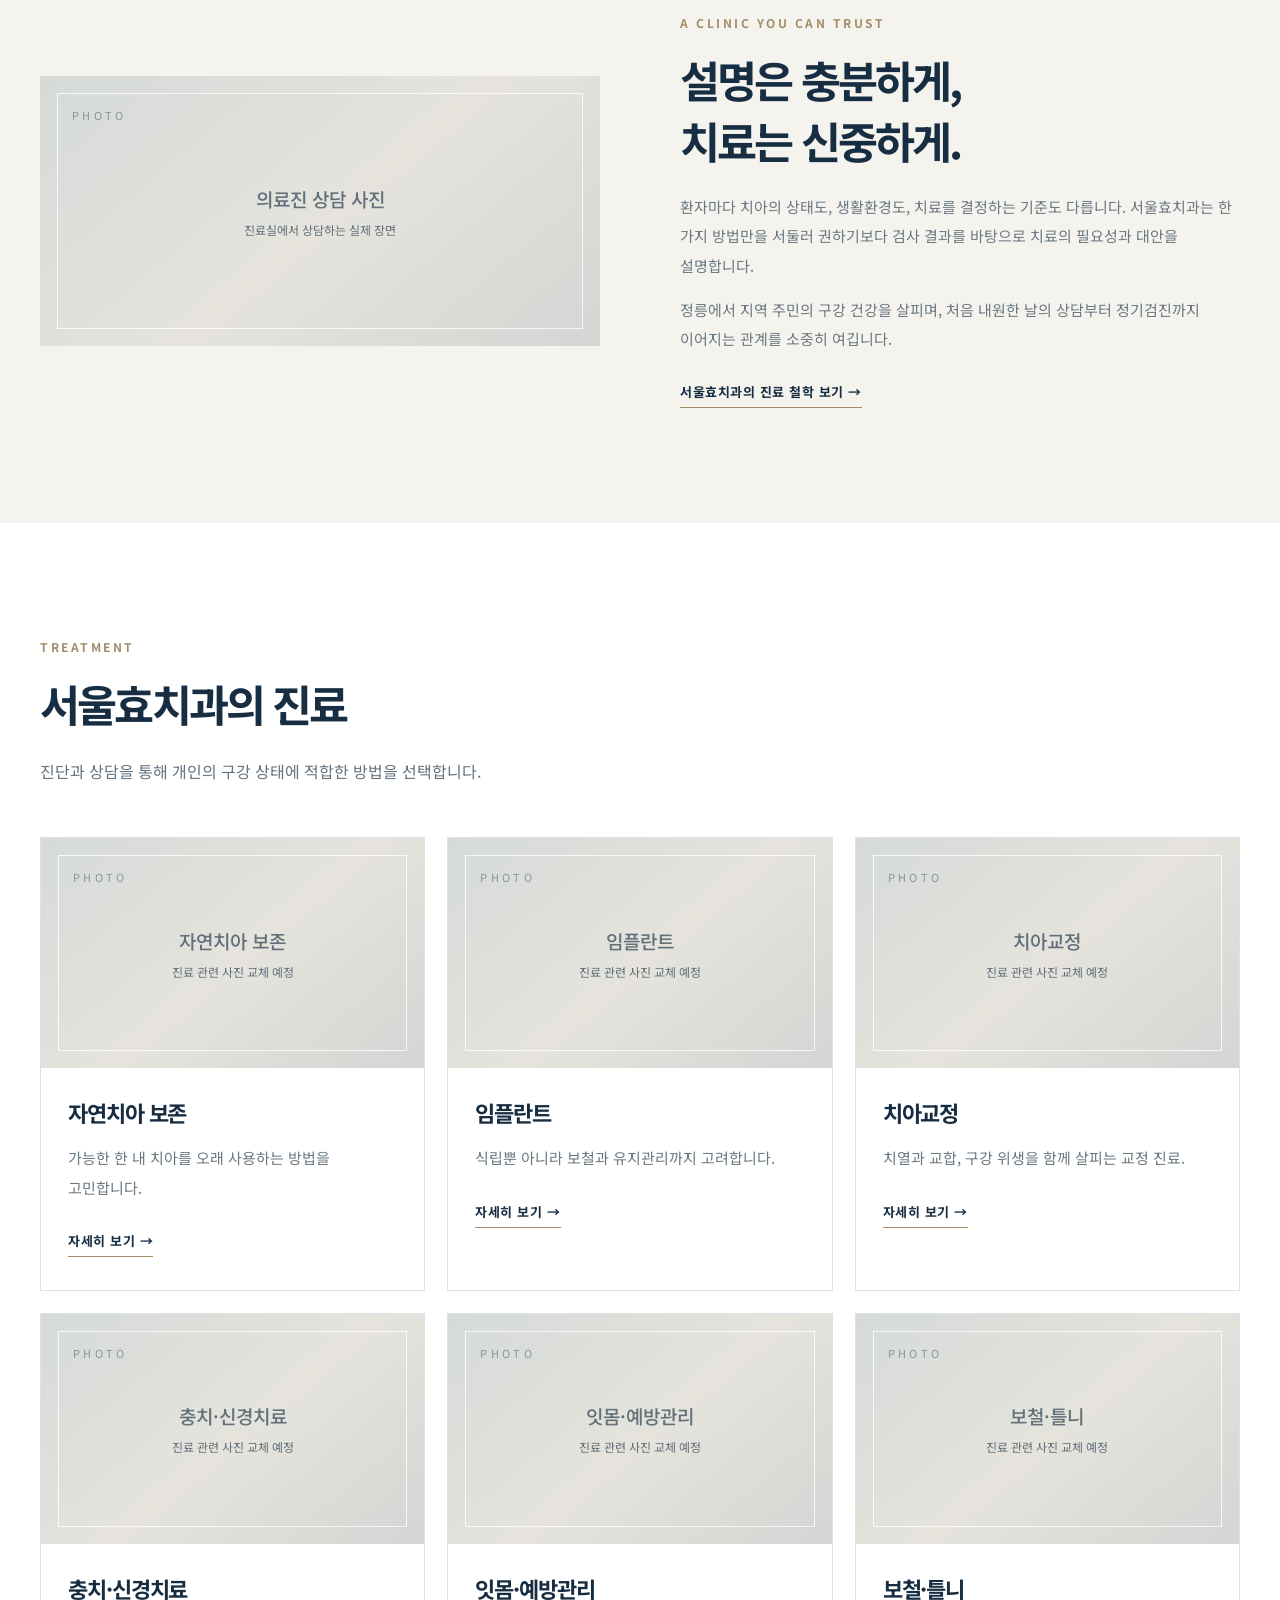
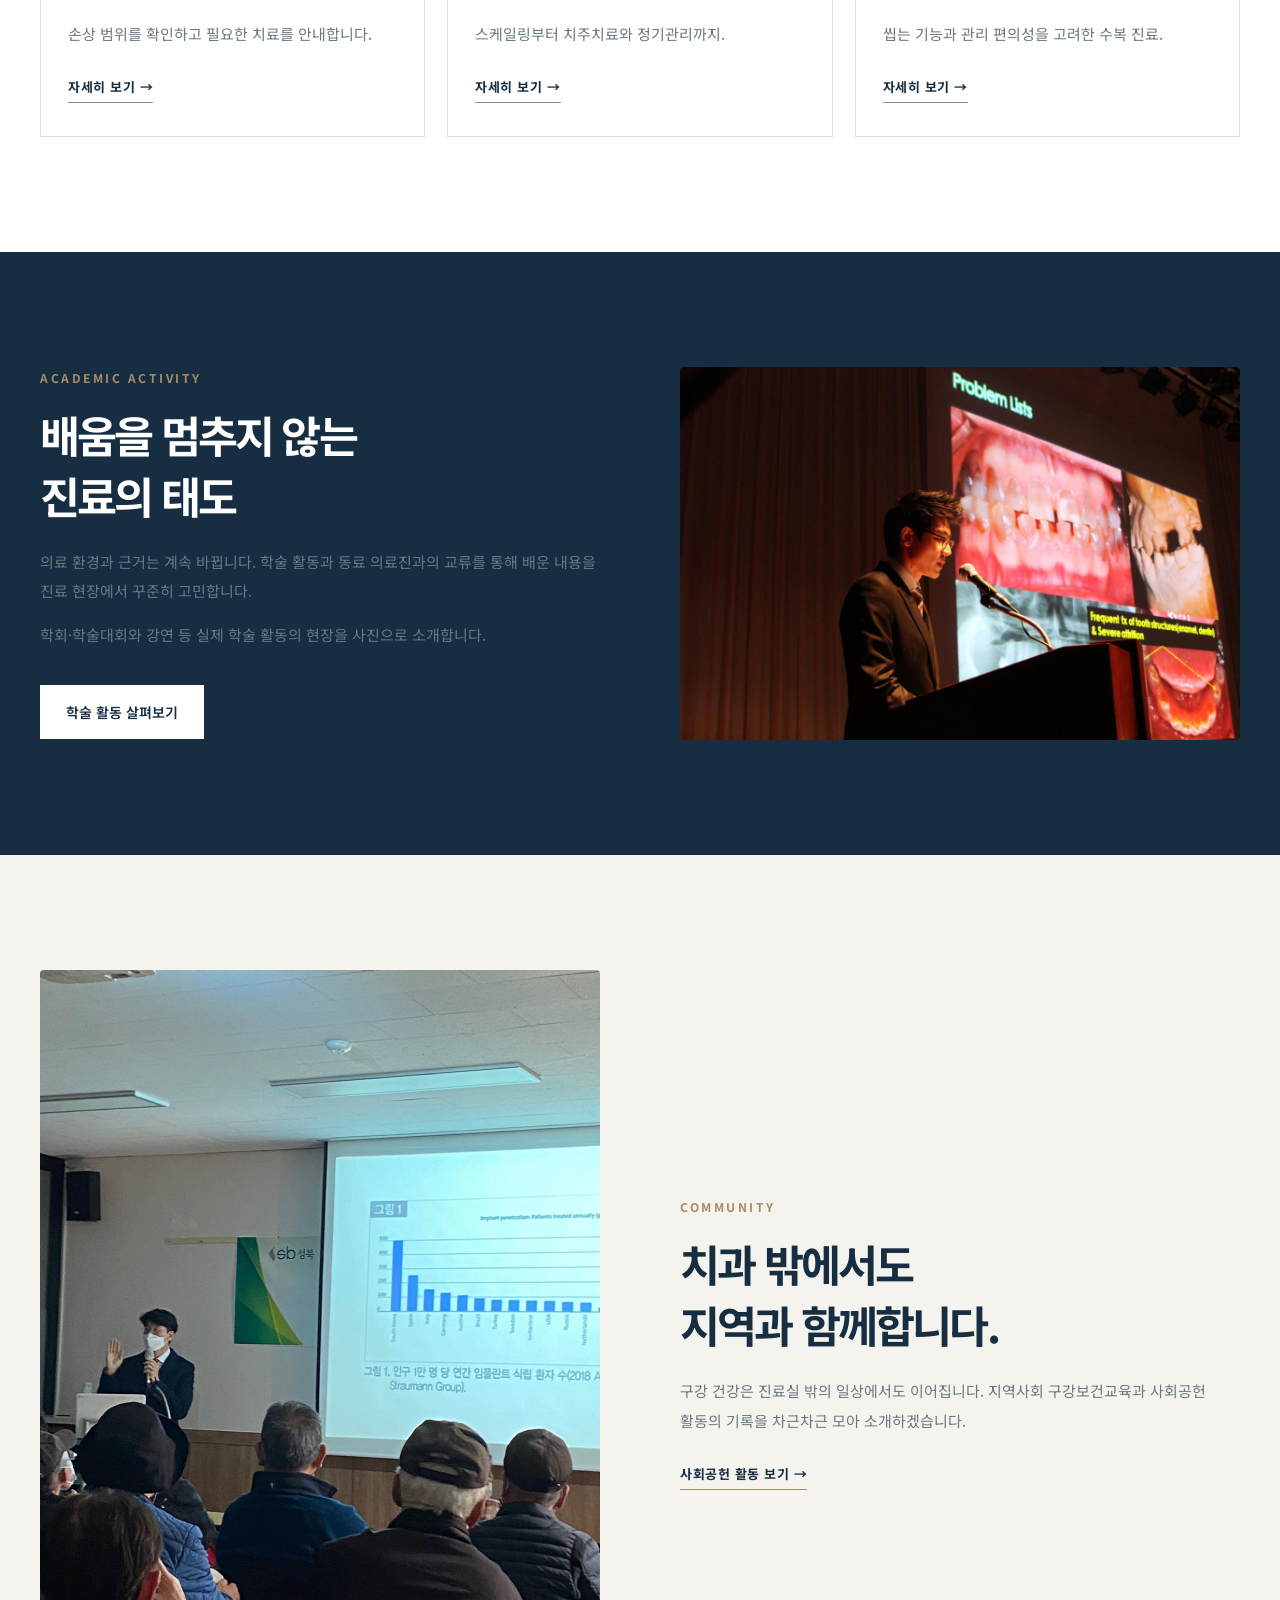
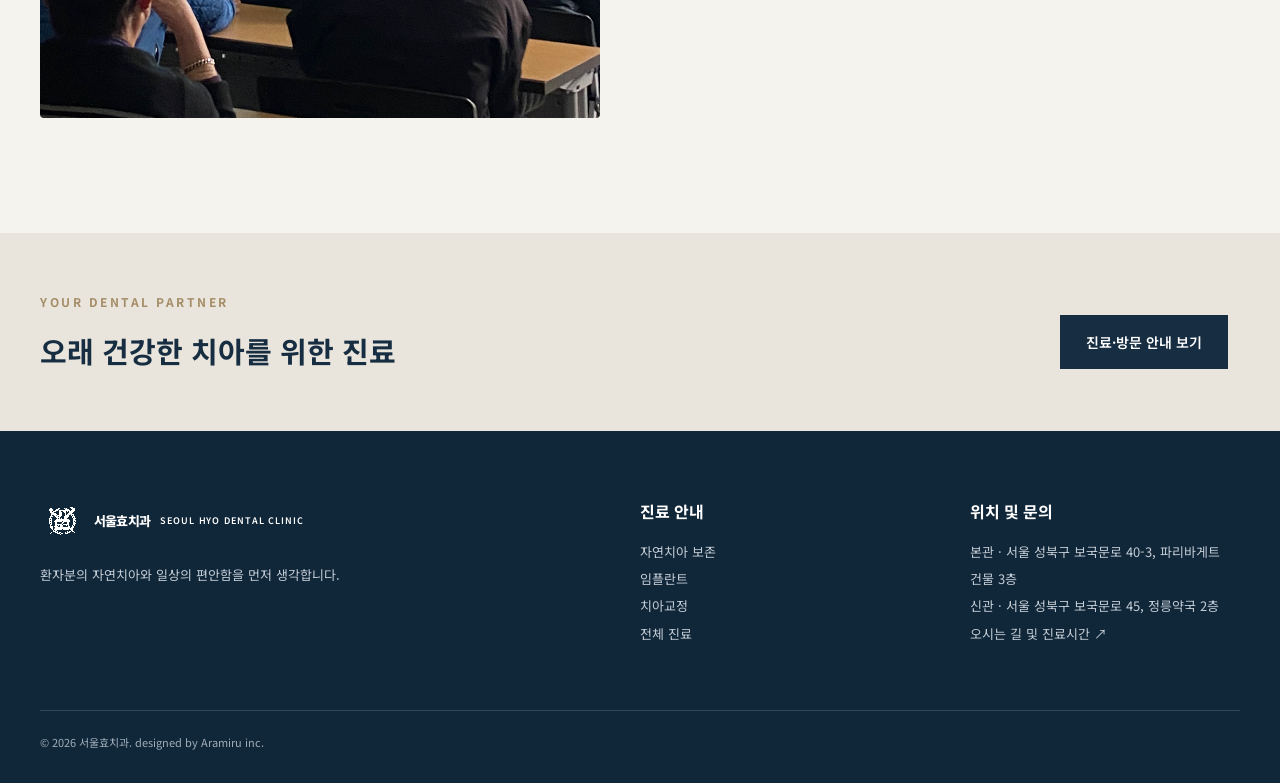
==== commit 870d9d88: "Remove Seoul Hyo Dental clinic space section from homepage" ====
--- a/index.html
+++ b/index.html
@@ -149,23 +149,6 @@
           </div>
         </div>
       </section>
-      <section class="section">
-        <div class="wrap">
-          <div class="section-head">
-            <div class="eyebrow">SPACE &amp; PEOPLE</div>
-            <h2>서울효치과의 공간</h2>
-            <p class="desc">실제 병원 사진을 촬영한 뒤 교체할 수 있도록 사진 영역을 넉넉히 구성했습니다.</p>
-          </div>
-          <div class="gallery">
-            <div class="photo"><strong>접수·대기 공간</strong>
-            </div>
-            <div class="photo"><strong>진료실</strong>
-            </div>
-            <div class="photo"><strong>의료진·스태프</strong>
-            </div>
-          </div>
-        </div>
-      </section>
     </main>
     <section class="ribbon">
       <div class="wrap">
--- a/assets/style.css
+++ b/assets/style.css
@@ -101,3 +101,9 @@
 @media(prefers-reduced-motion:reduce){.hero-single-photo img{animation:none}}
 
 
+
+
+/* Homepage academic and community representative photos */
+.home-activity-photo{width:100%;min-width:0;min-height:350px;overflow:hidden;border-radius:4px;background:#e6e4df;align-self:stretch}
+.home-activity-photo img{display:block;width:100%;height:100%;min-height:350px;object-fit:cover;object-position:center}
+@media(max-width:760px){.home-activity-photo,.home-activity-photo img{min-height:260px}}
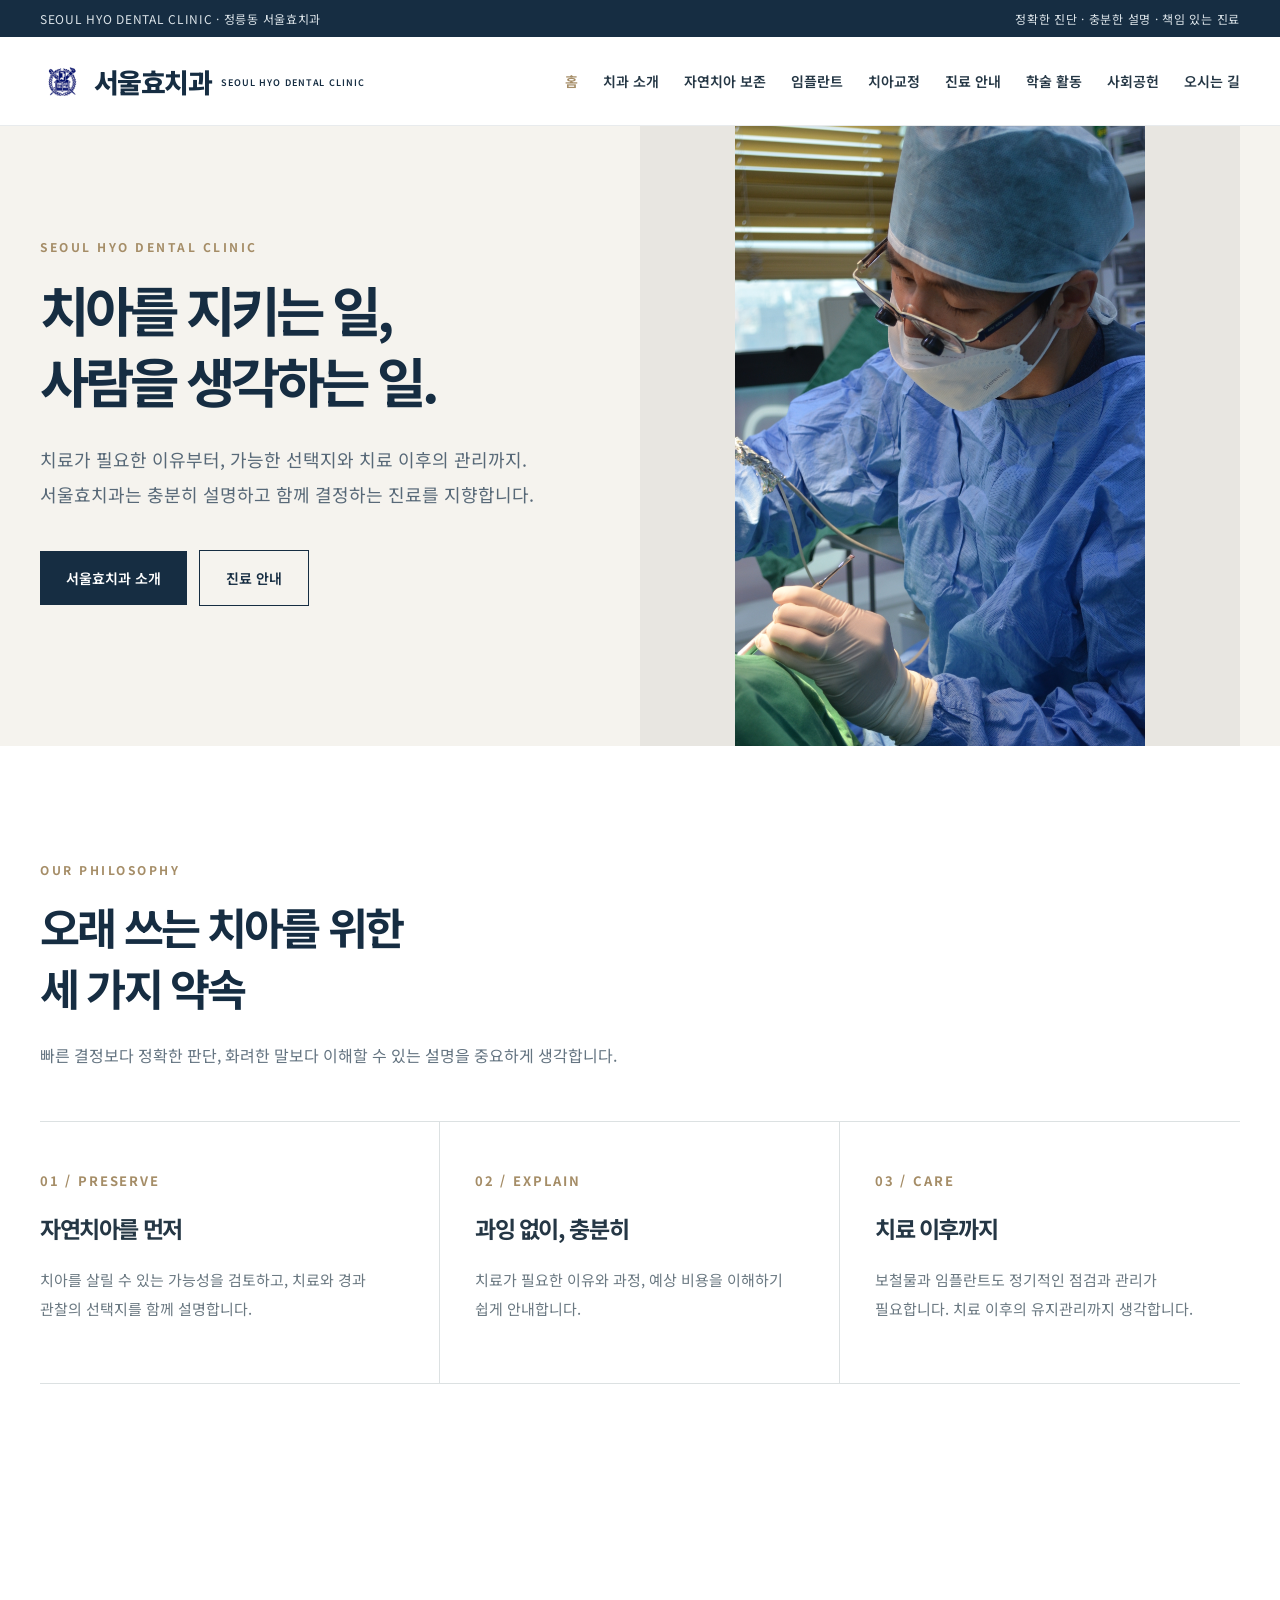
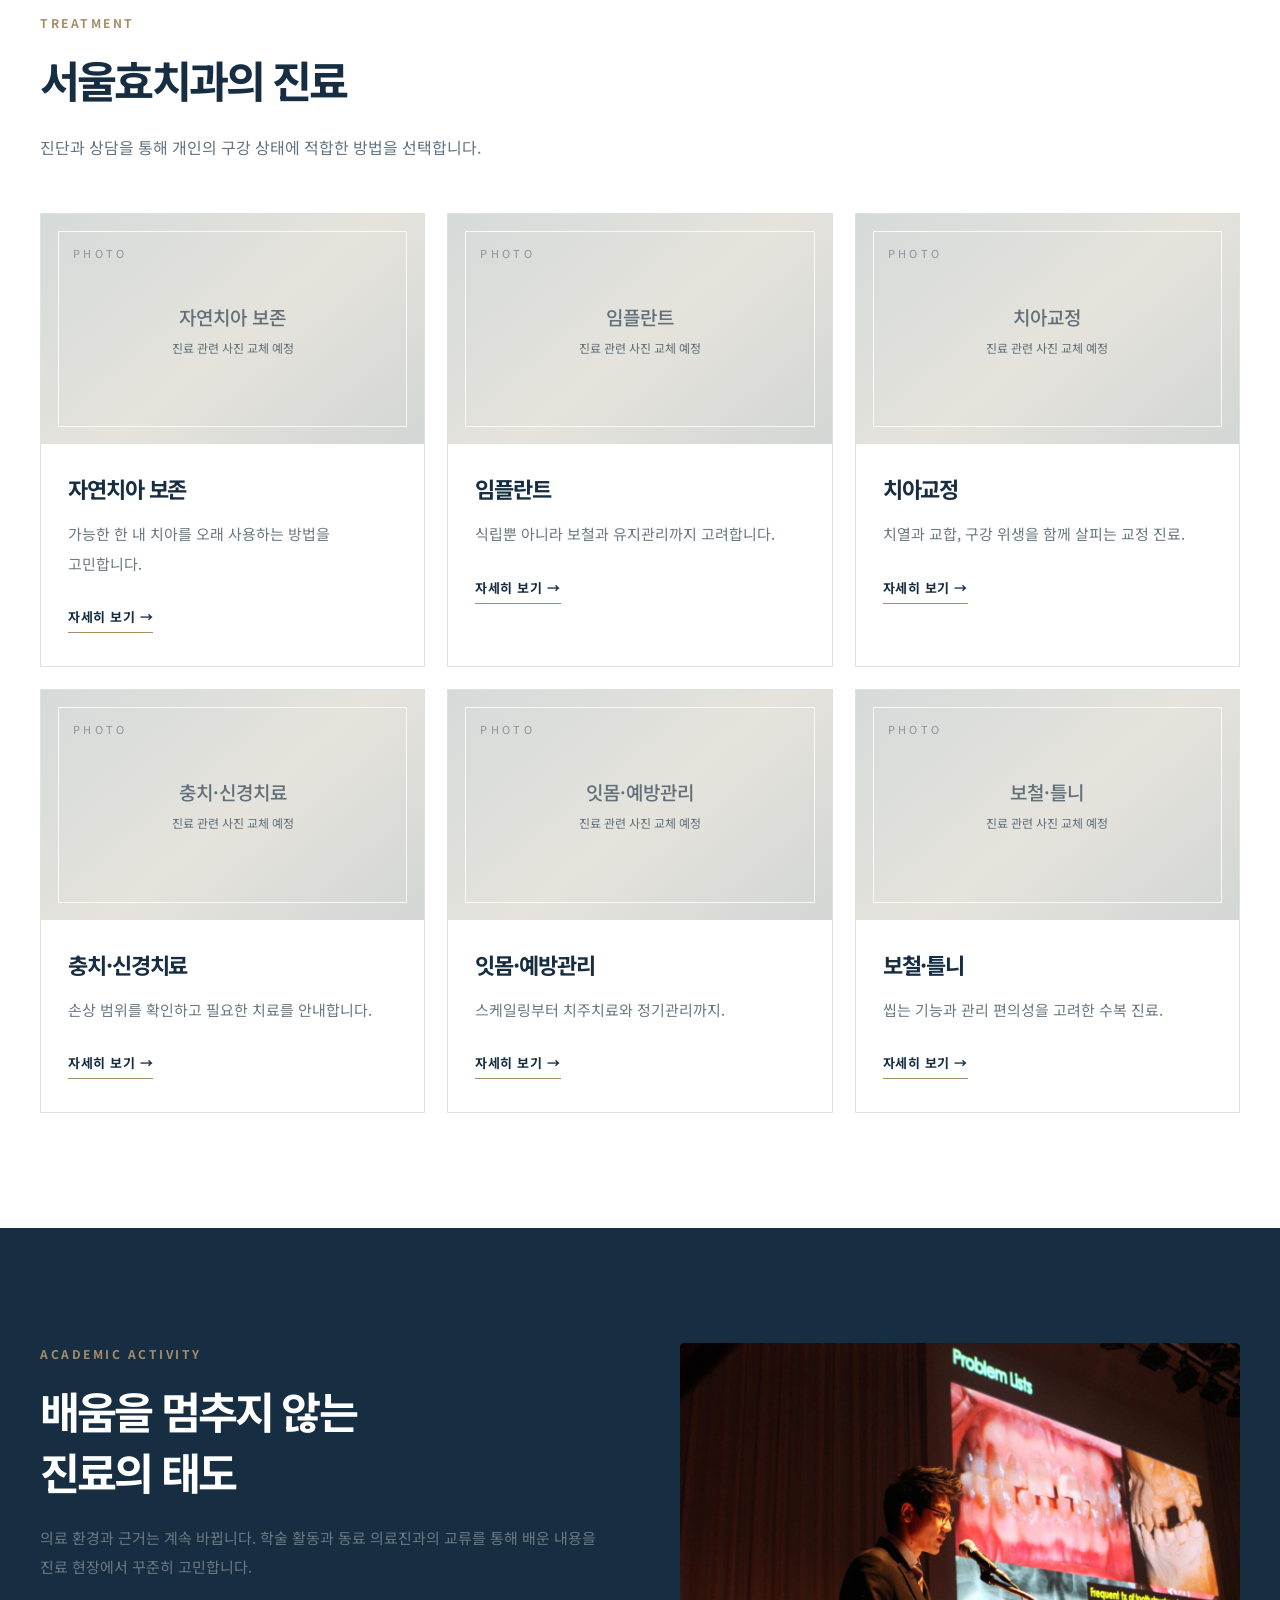
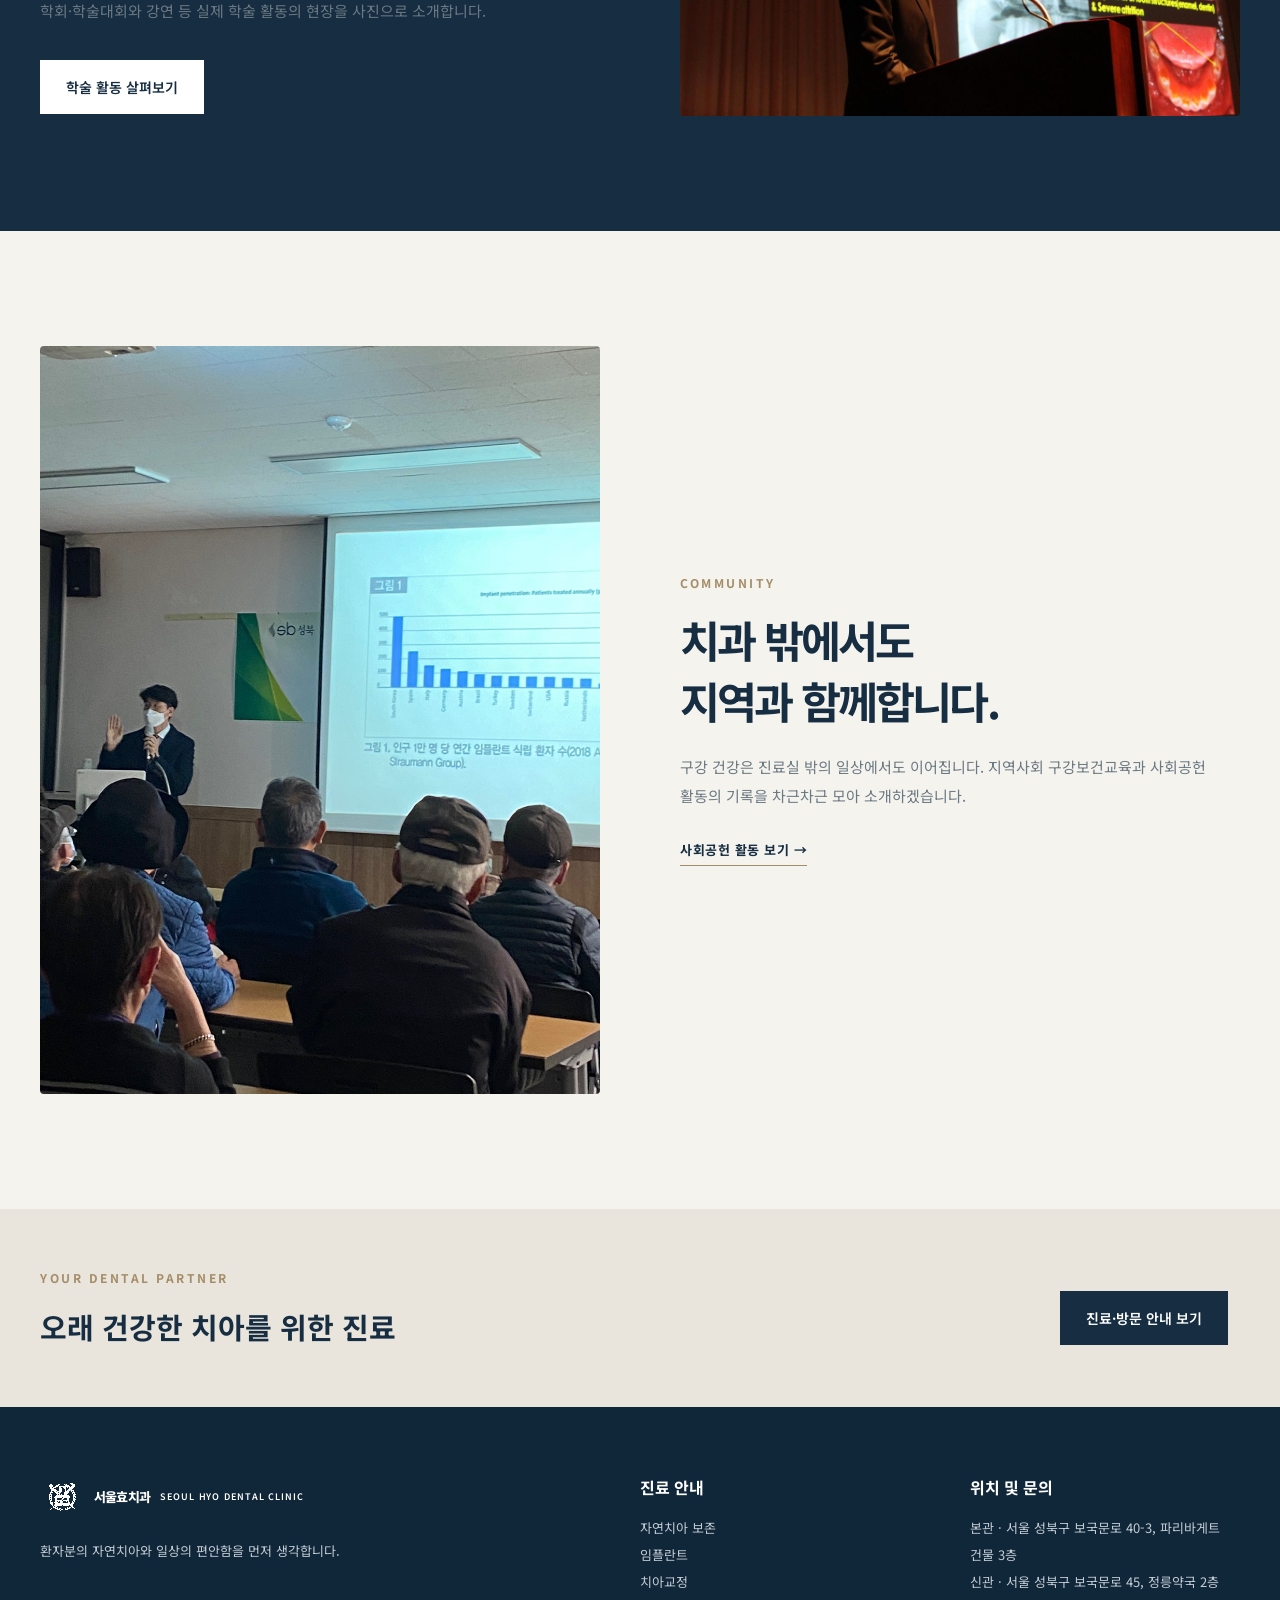
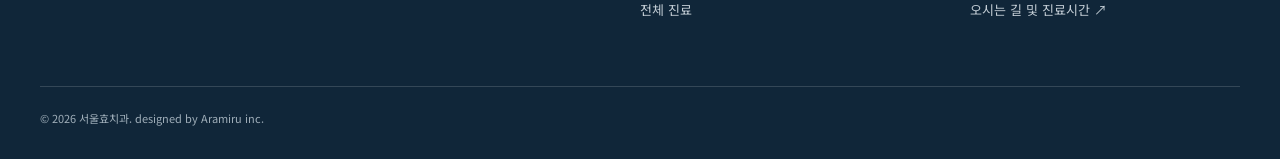
==== commit 30b9078f: "Remove explanation and cautious treatment section from homepage" ====
--- a/index.html
+++ b/index.html
@@ -51,20 +51,7 @@
           </div>
         </div>
       </section>
-      <section class="section alt">
-        <div class="wrap">
-          <div class="split">
-            <div class="photo"><strong>의료진 상담 사진</strong><span>진료실에서 상담하는 실제 장면</span>
-            </div>
-            <div class="copy">
-              <div class="eyebrow">A CLINIC YOU CAN TRUST</div>
-              <h2>설명은 충분하게,<br/>치료는 신중하게.</h2>
-              <p>환자마다 치아의 상태도, 생활환경도, 치료를 결정하는 기준도 다릅니다. 서울효치과는 한 가지 방법만을 서둘러 권하기보다 검사 결과를 바탕으로 치료의 필요성과 대안을 설명합니다.</p>
-              <p>정릉에서 지역 주민의 구강 건강을 살피며, 처음 내원한 날의 상담부터 정기검진까지 이어지는 관계를 소중히 여깁니다.</p><a class="more" href="about.html">서울효치과의 진료 철학 보기 →</a>
-            </div>
-          </div>
-        </div>
-      </section>
+
       <section class="section">
         <div class="wrap">
           <div class="section-head">
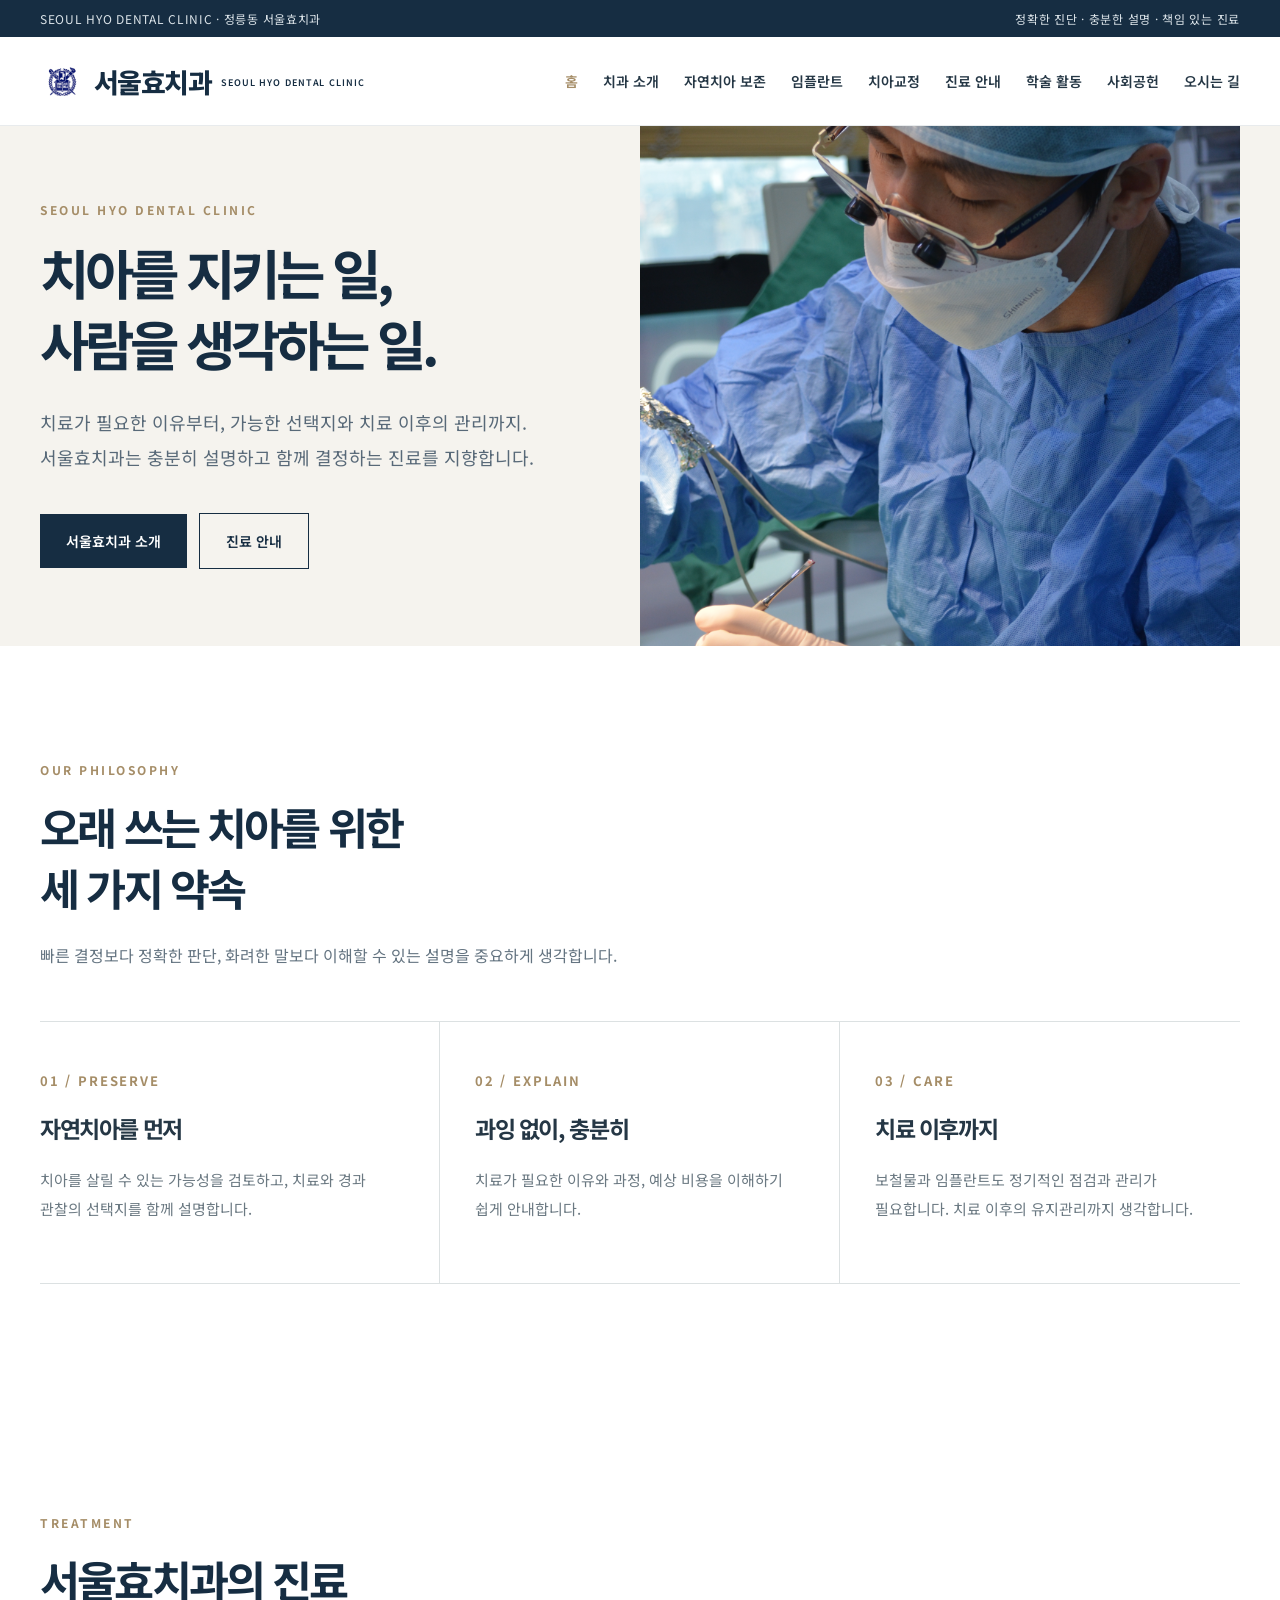
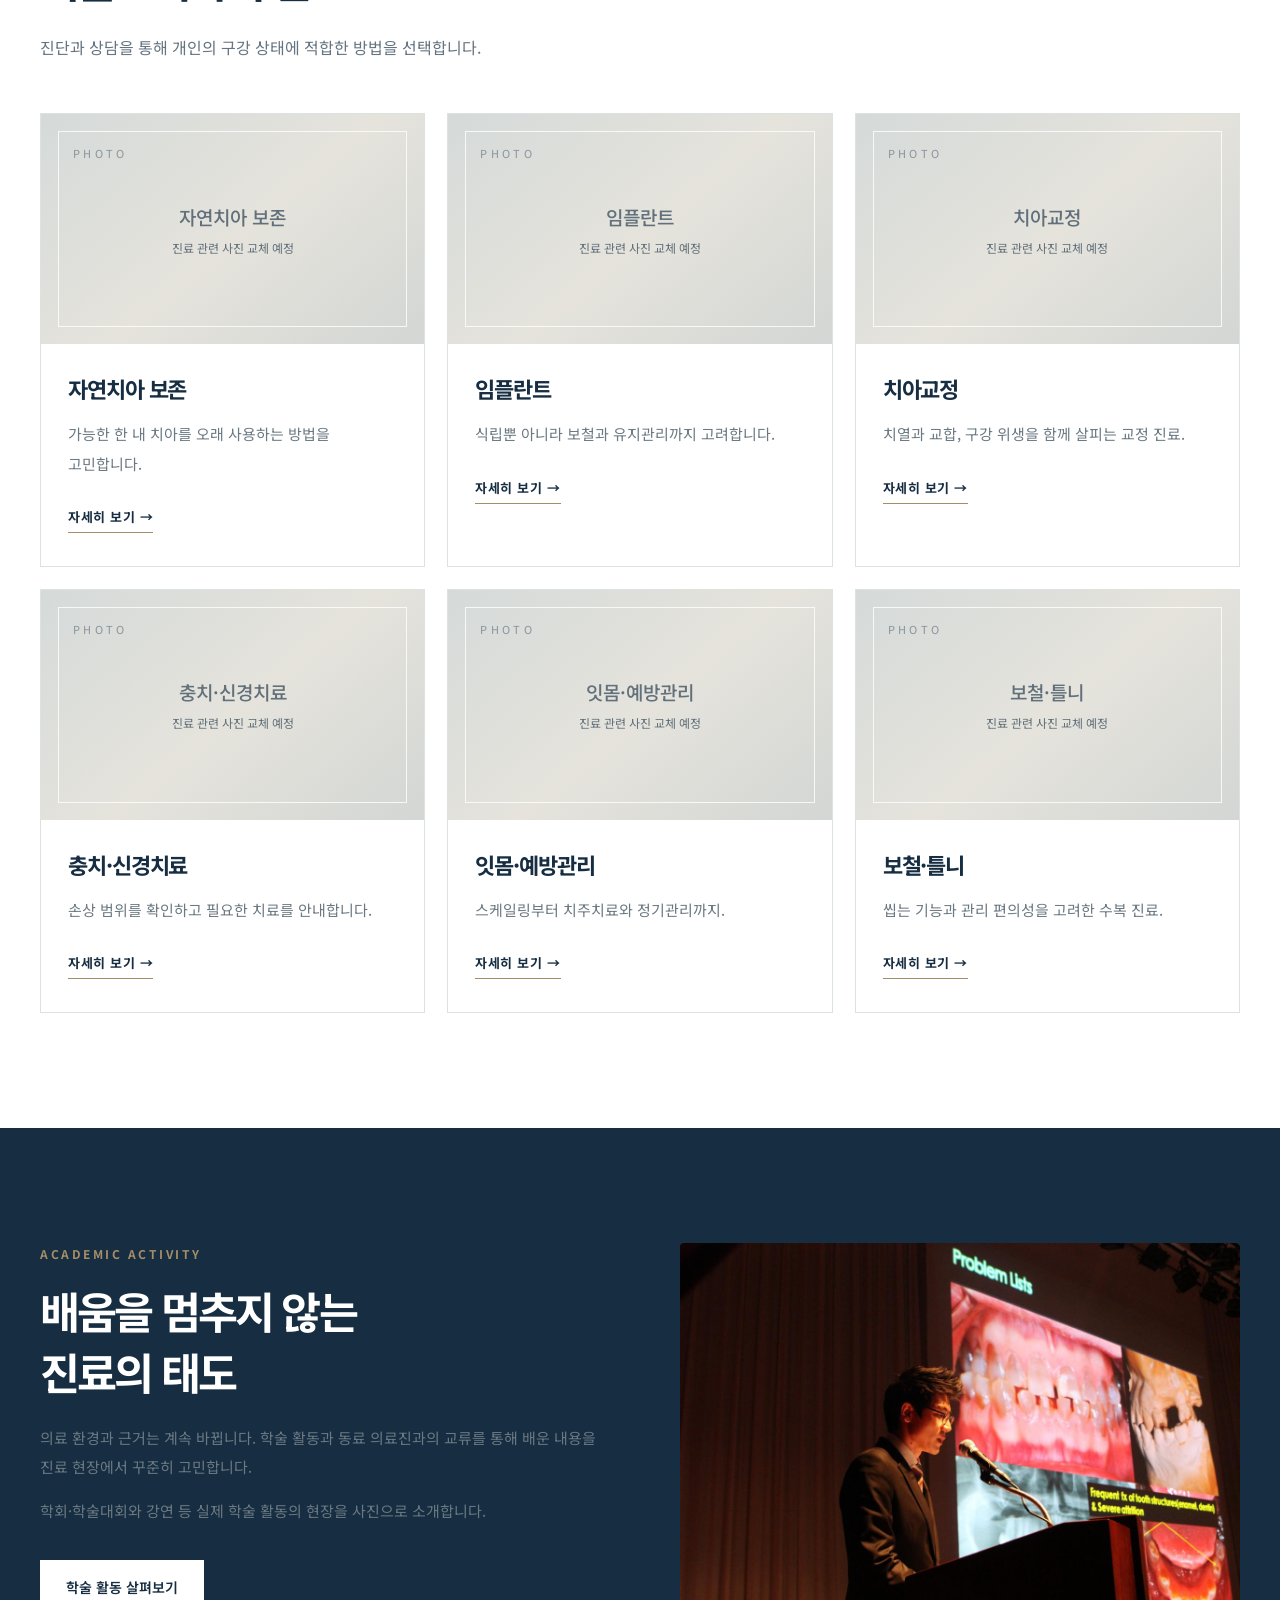
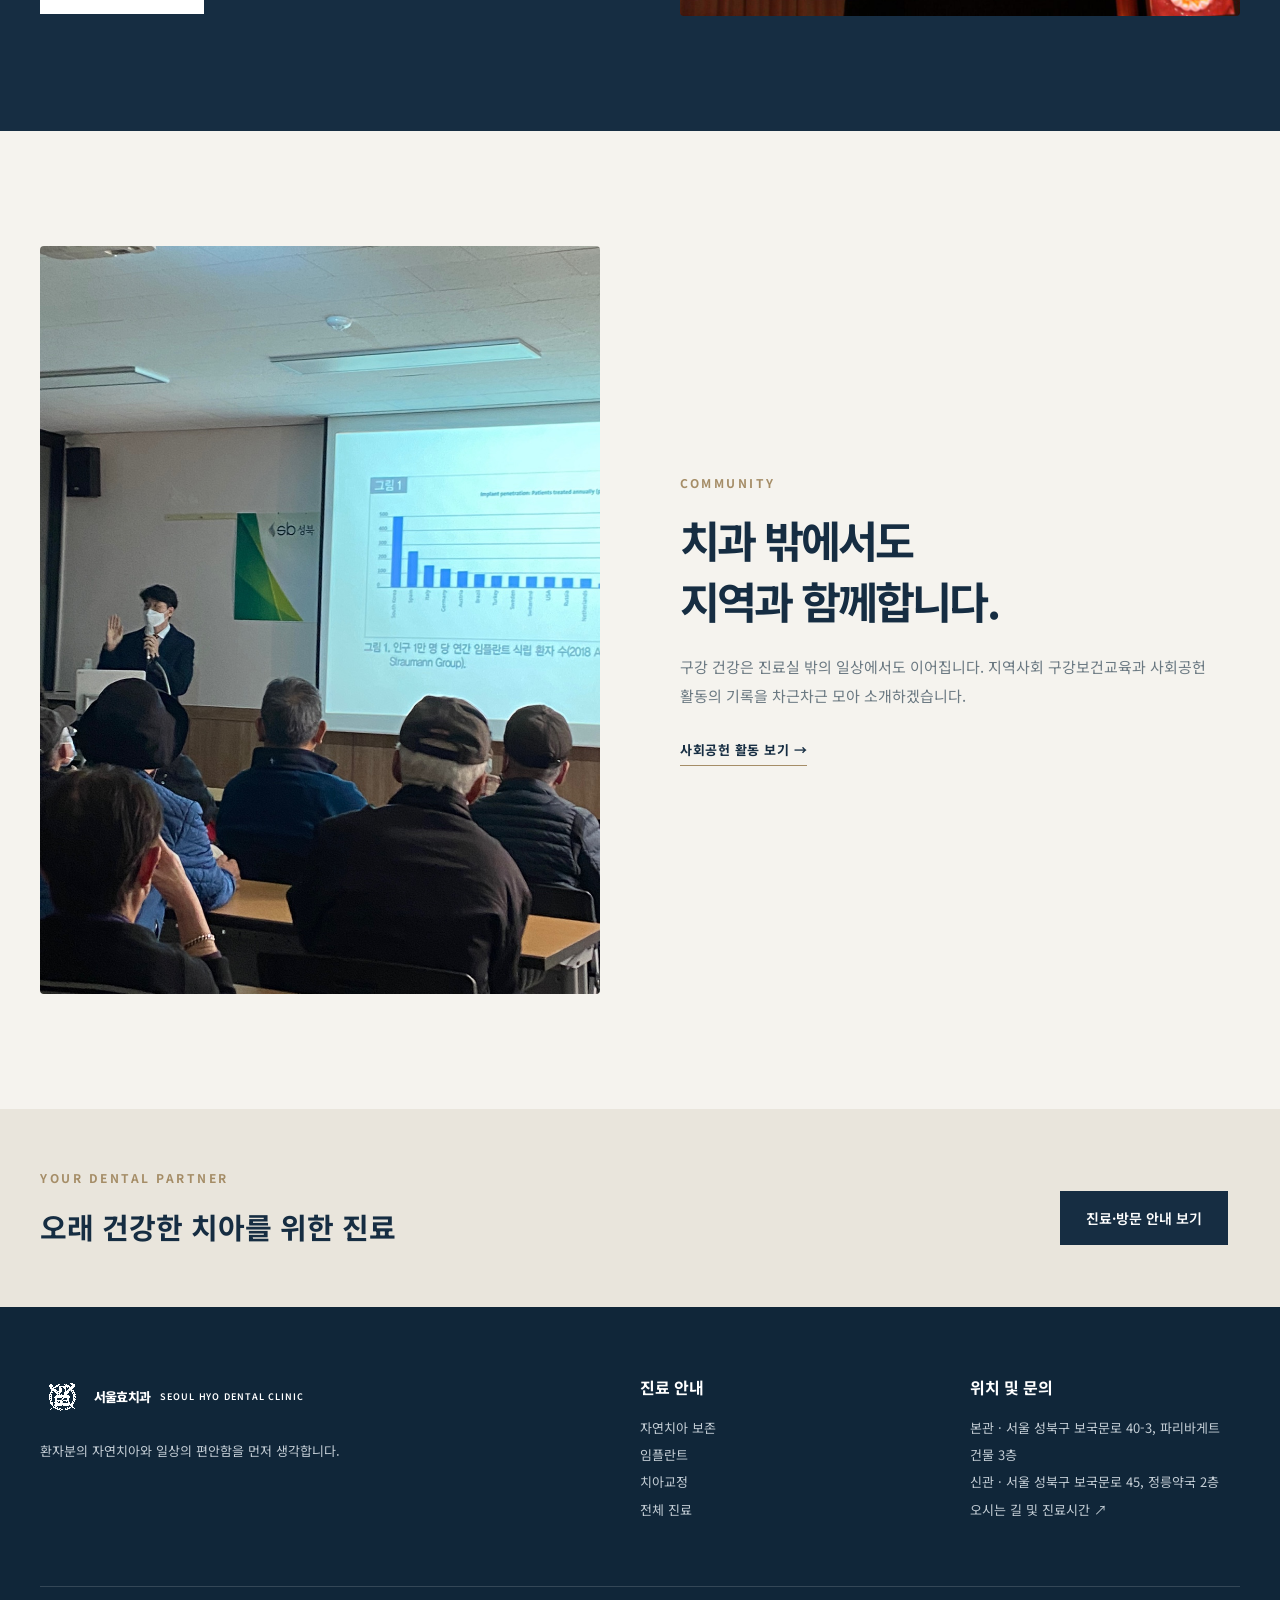
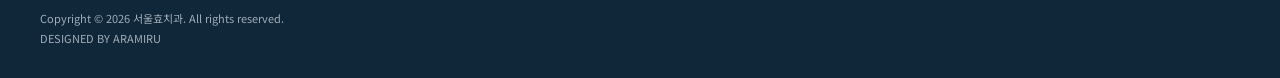
==== commit b51ed875: "Update homepage footer copyright and design credit" ====
--- a/index.html
+++ b/index.html
@@ -162,7 +162,7 @@
           </p>
         </div>
       </div>
-      <div class="foot-bottom">© 2026 서울효치과. designed by Aramiru inc. </div>
+      <div class="foot-bottom">Copyright © 2026 서울효치과. All rights reserved.<br/>DESIGNED BY ARAMIRU</div>
     </div>
   </footer>
 </body>
--- a/assets/style.css
+++ b/assets/style.css
@@ -94,11 +94,14 @@
 @media(max-width:760px){.about-team-photo,.about-team-photo img{min-height:250px}.about-team-photo img{aspect-ratio:16/10}}
 
 
-/* Home hero: single full-image display with subtle breathing animation */
-.hero-single-photo{position:relative;min-width:0;overflow:hidden;display:flex;align-items:center;justify-content:center;background:#e8e6e1}
-.hero-single-photo img{display:block;width:100%;height:100%;max-height:620px;object-fit:contain;object-position:center;animation:home-hero-breathe 12s ease-in-out infinite alternate;transform-origin:center}
-@keyframes home-hero-breathe{from{transform:scale(.975)}to{transform:scale(1)}}
-@media(prefers-reduced-motion:reduce){.hero-single-photo img{animation:none}}
+/* Home hero: shorter, edge-to-edge photo with subtle motion */
+.hero .hero-inner{min-height:520px}
+.hero .hero-copy{padding-top:75px;padding-bottom:70px}
+.hero .hero-single-photo{height:520px;min-height:0;min-width:0;overflow:hidden;position:relative;display:block;background:transparent}
+.hero .hero-single-photo img{display:block;width:100%;height:100%;max-height:none;object-fit:cover;object-position:center center;animation:home-hero-breathe 12s ease-in-out infinite alternate;transform-origin:center}
+@keyframes home-hero-breathe{from{transform:scale(1)}to{transform:scale(1.025)}}
+@media(max-width:760px){.hero .hero-inner{min-height:0}.hero .hero-copy{padding-top:55px;padding-bottom:45px}.hero .hero-single-photo{height:340px}}
+@media(prefers-reduced-motion:reduce){.hero .hero-single-photo img{animation:none}}
 
 
 
@@ -107,3 +110,10 @@
 .home-activity-photo{width:100%;min-width:0;min-height:350px;overflow:hidden;border-radius:4px;background:#e6e4df;align-self:stretch}
 .home-activity-photo img{display:block;width:100%;height:100%;min-height:350px;object-fit:cover;object-position:center}
 @media(max-width:760px){.home-activity-photo,.home-activity-photo img{min-height:260px}}
+
+
+/* Doctor portraits: balanced proportions and consistent warm-neutral backdrop */
+.doctor-grid .doctor-photo{overflow:hidden;background:#f0eeeb}
+.doctor-grid .doctor-photo img{max-width:100%;max-height:100%;object-fit:contain;object-position:center bottom}
+.doctor-grid .doctor-photo-kim img{width:84%!important;height:94%!important;object-position:center bottom!important;mix-blend-mode:multiply;-webkit-mask-image:radial-gradient(ellipse 78% 83% at 50% 52%,#000 73%,transparent 100%);mask-image:radial-gradient(ellipse 78% 83% at 50% 52%,#000 73%,transparent 100%)}
+.doctor-grid .doctor-photo-mok img{mix-blend-mode:multiply;-webkit-mask-image:linear-gradient(to right,transparent,#000 9%,#000 91%,transparent);mask-image:linear-gradient(to right,transparent,#000 9%,#000 91%,transparent)}
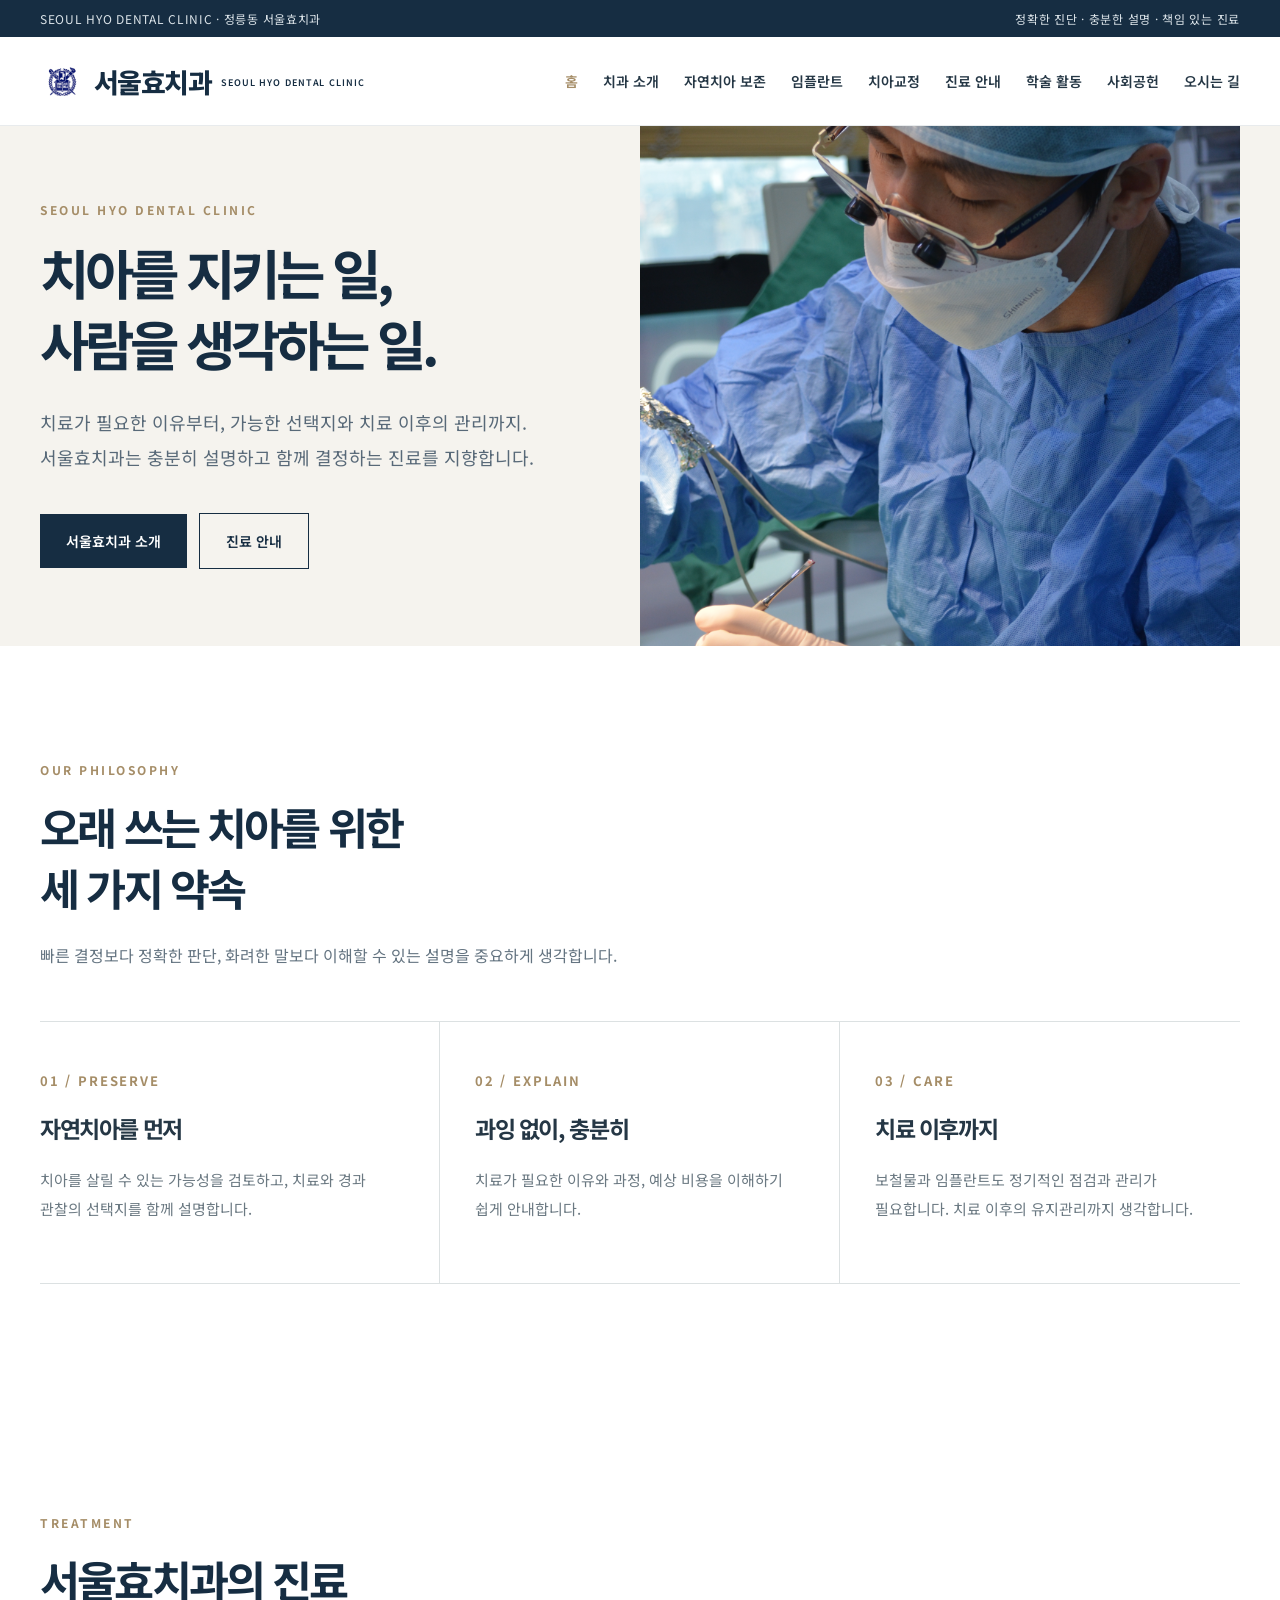
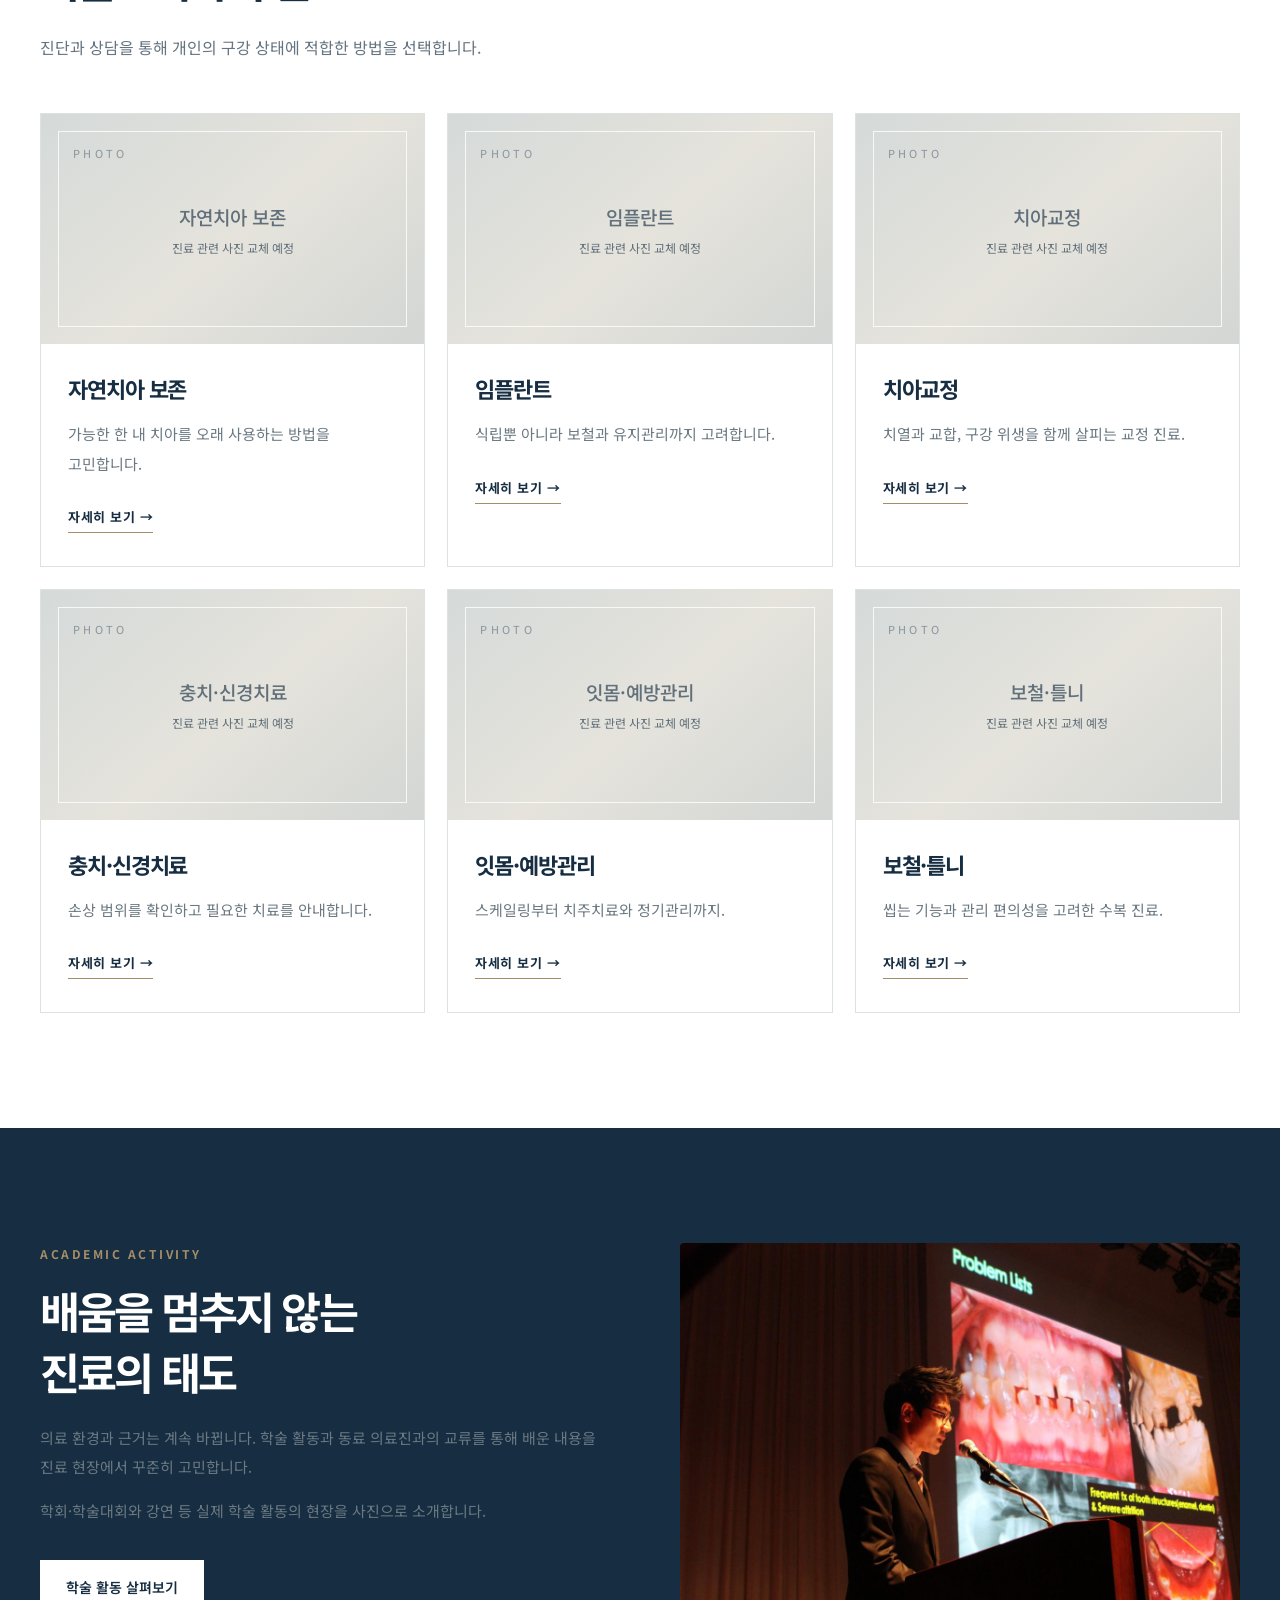
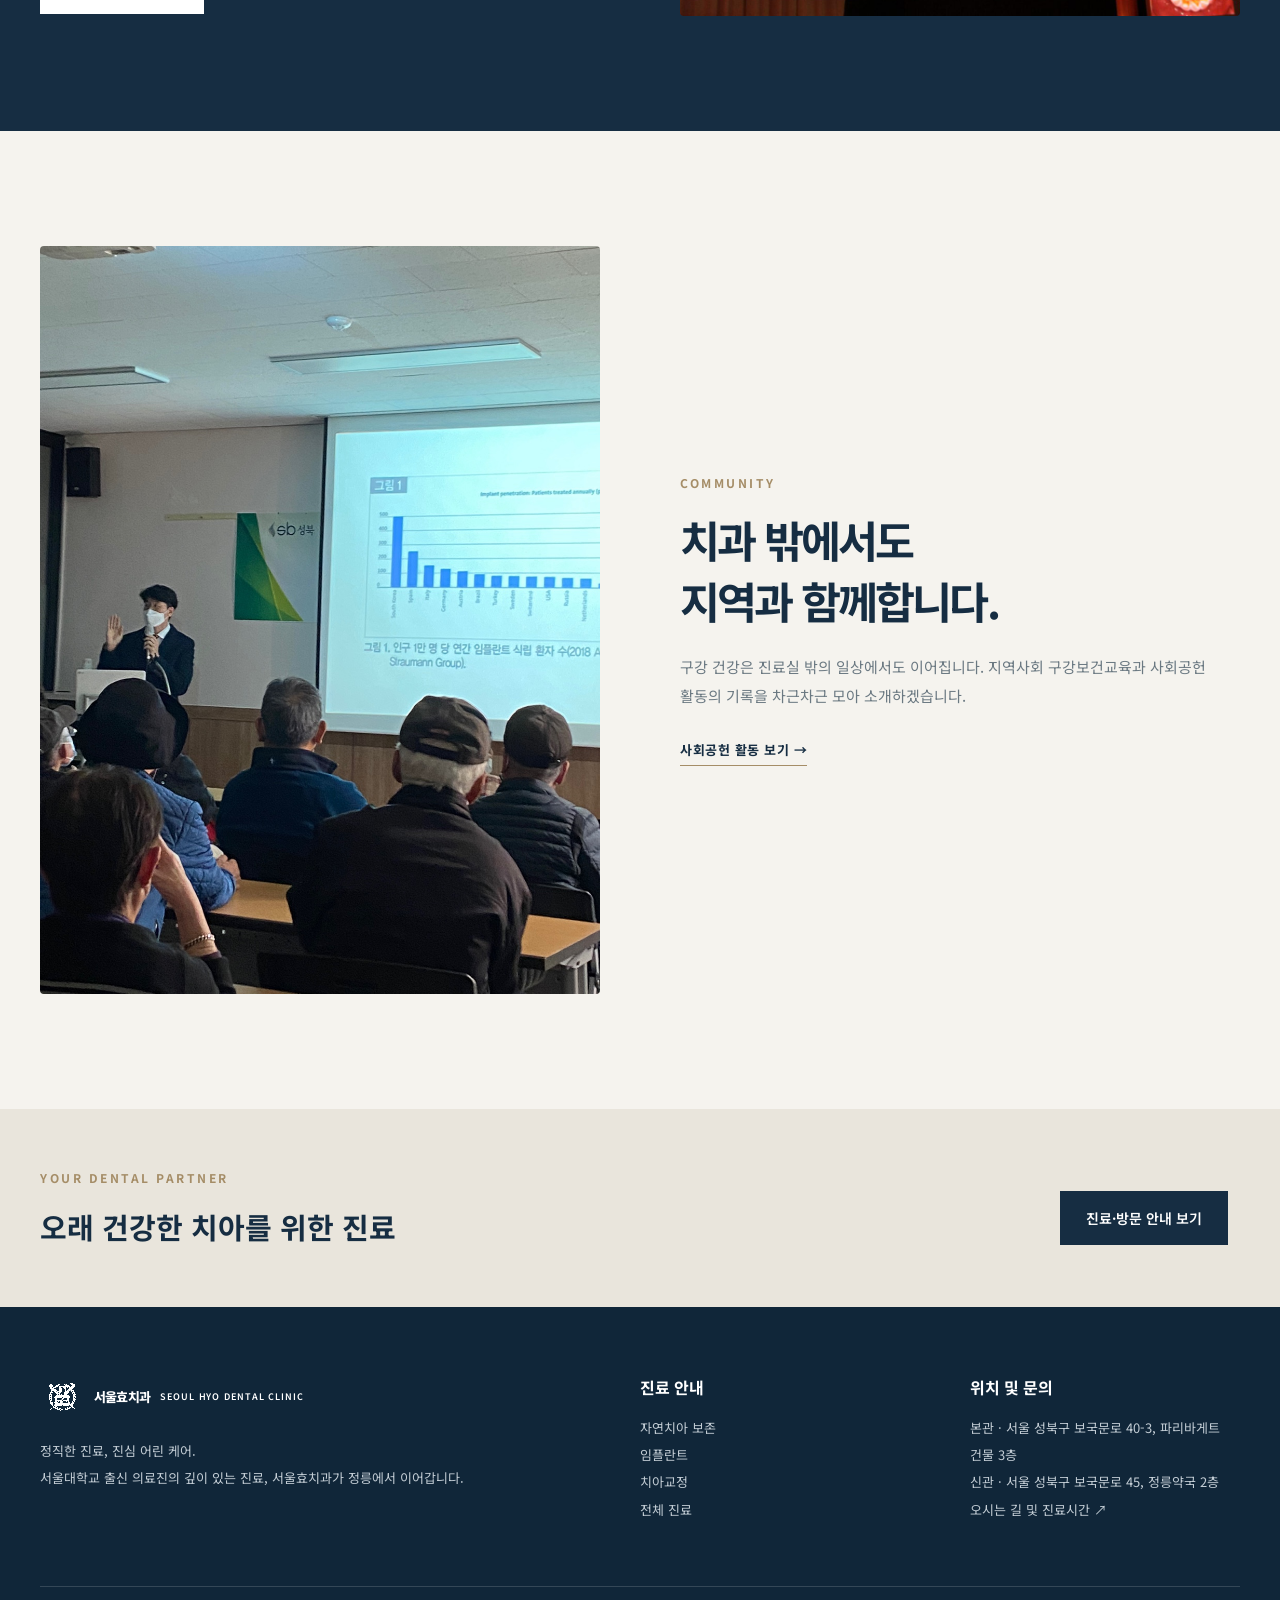
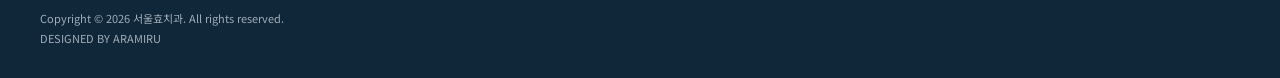
==== commit 5d899182: "Update clinic footer introduction" ====
--- a/index.html
+++ b/index.html
@@ -149,7 +149,7 @@
       <div class="wrap">
         <div class="footer-top">
           <div><a class="logo" href="index.html">서울효치과<small>SEOUL HYO DENTAL CLINIC</small></a>
-            <p>환자분의 자연치아와 일상의 편안함을 먼저 생각합니다.</p>
+            <p>정직한 진료, 진심 어린 케어.<br/>서울대학교 출신 의료진의 깊이 있는 진료, 서울효치과가 정릉에서 이어갑니다.</p>
           </div>
           <div>
             <h4>진료 안내</h4>
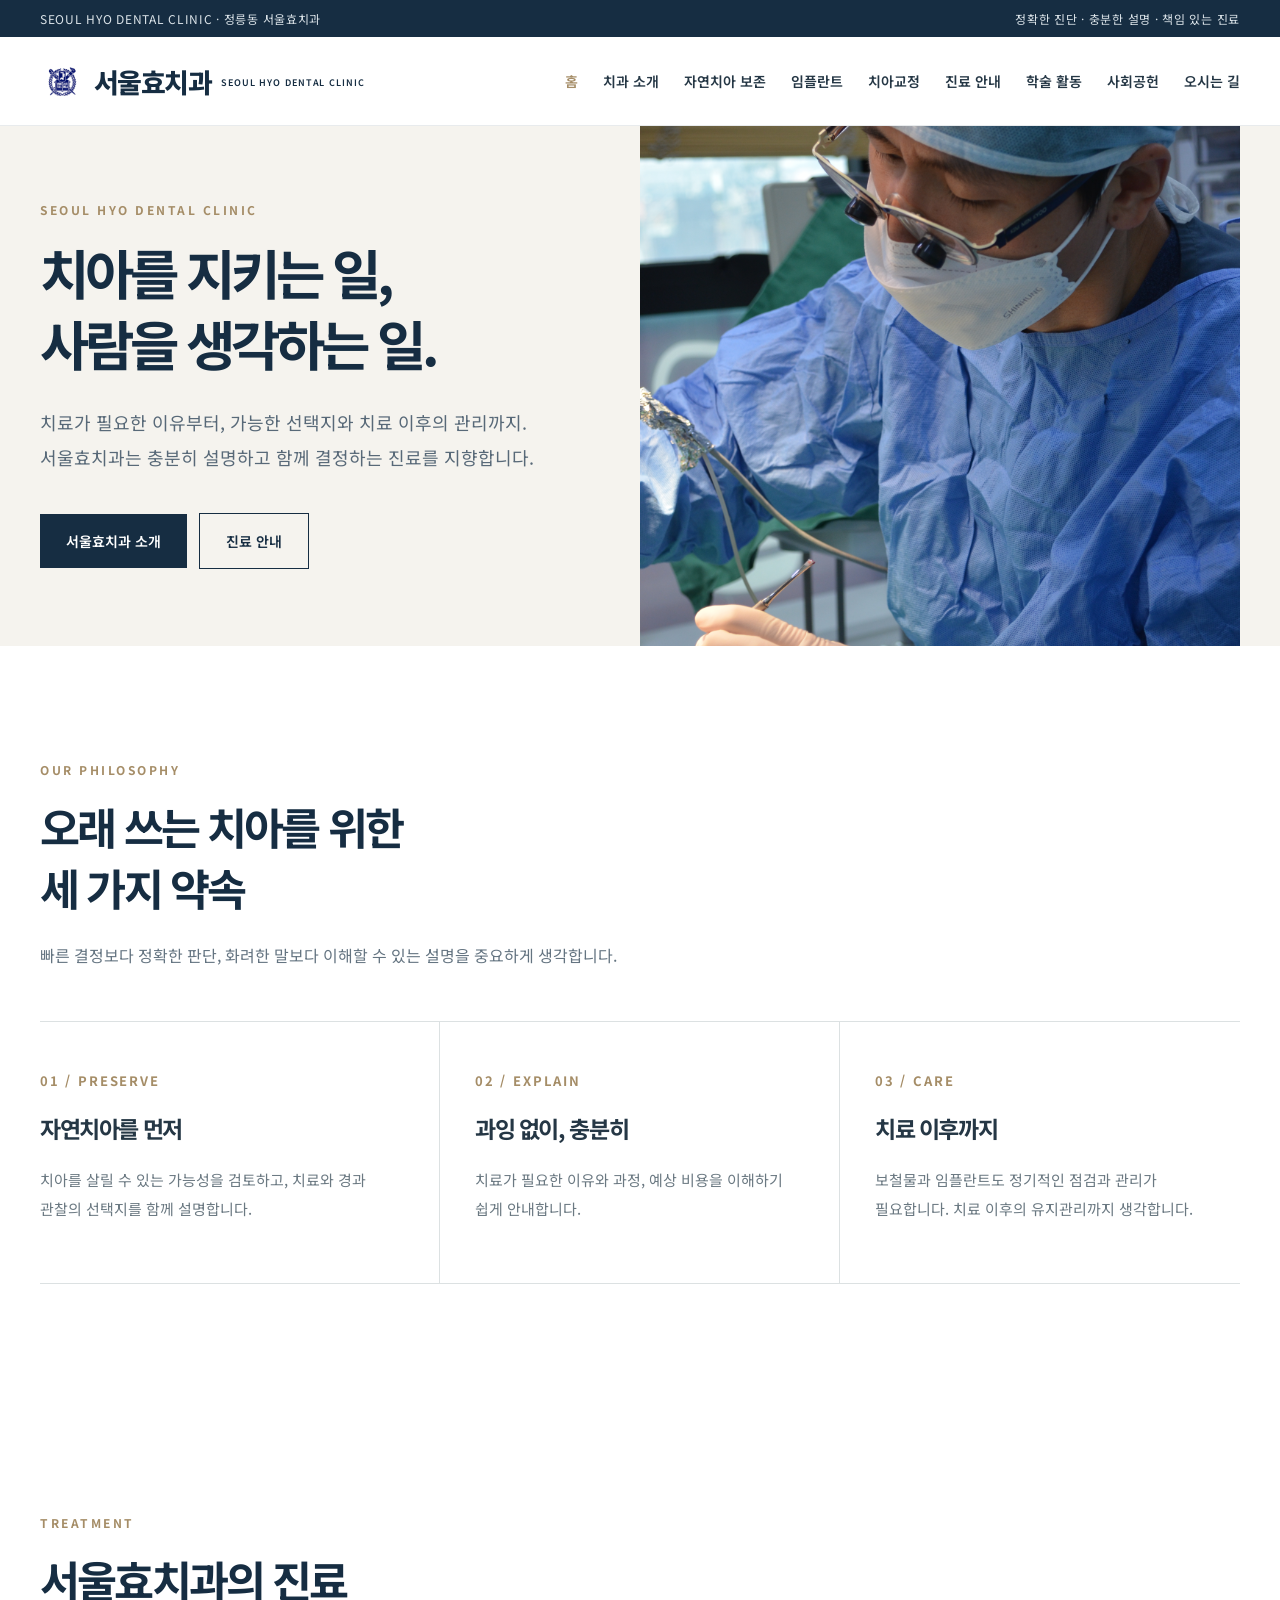
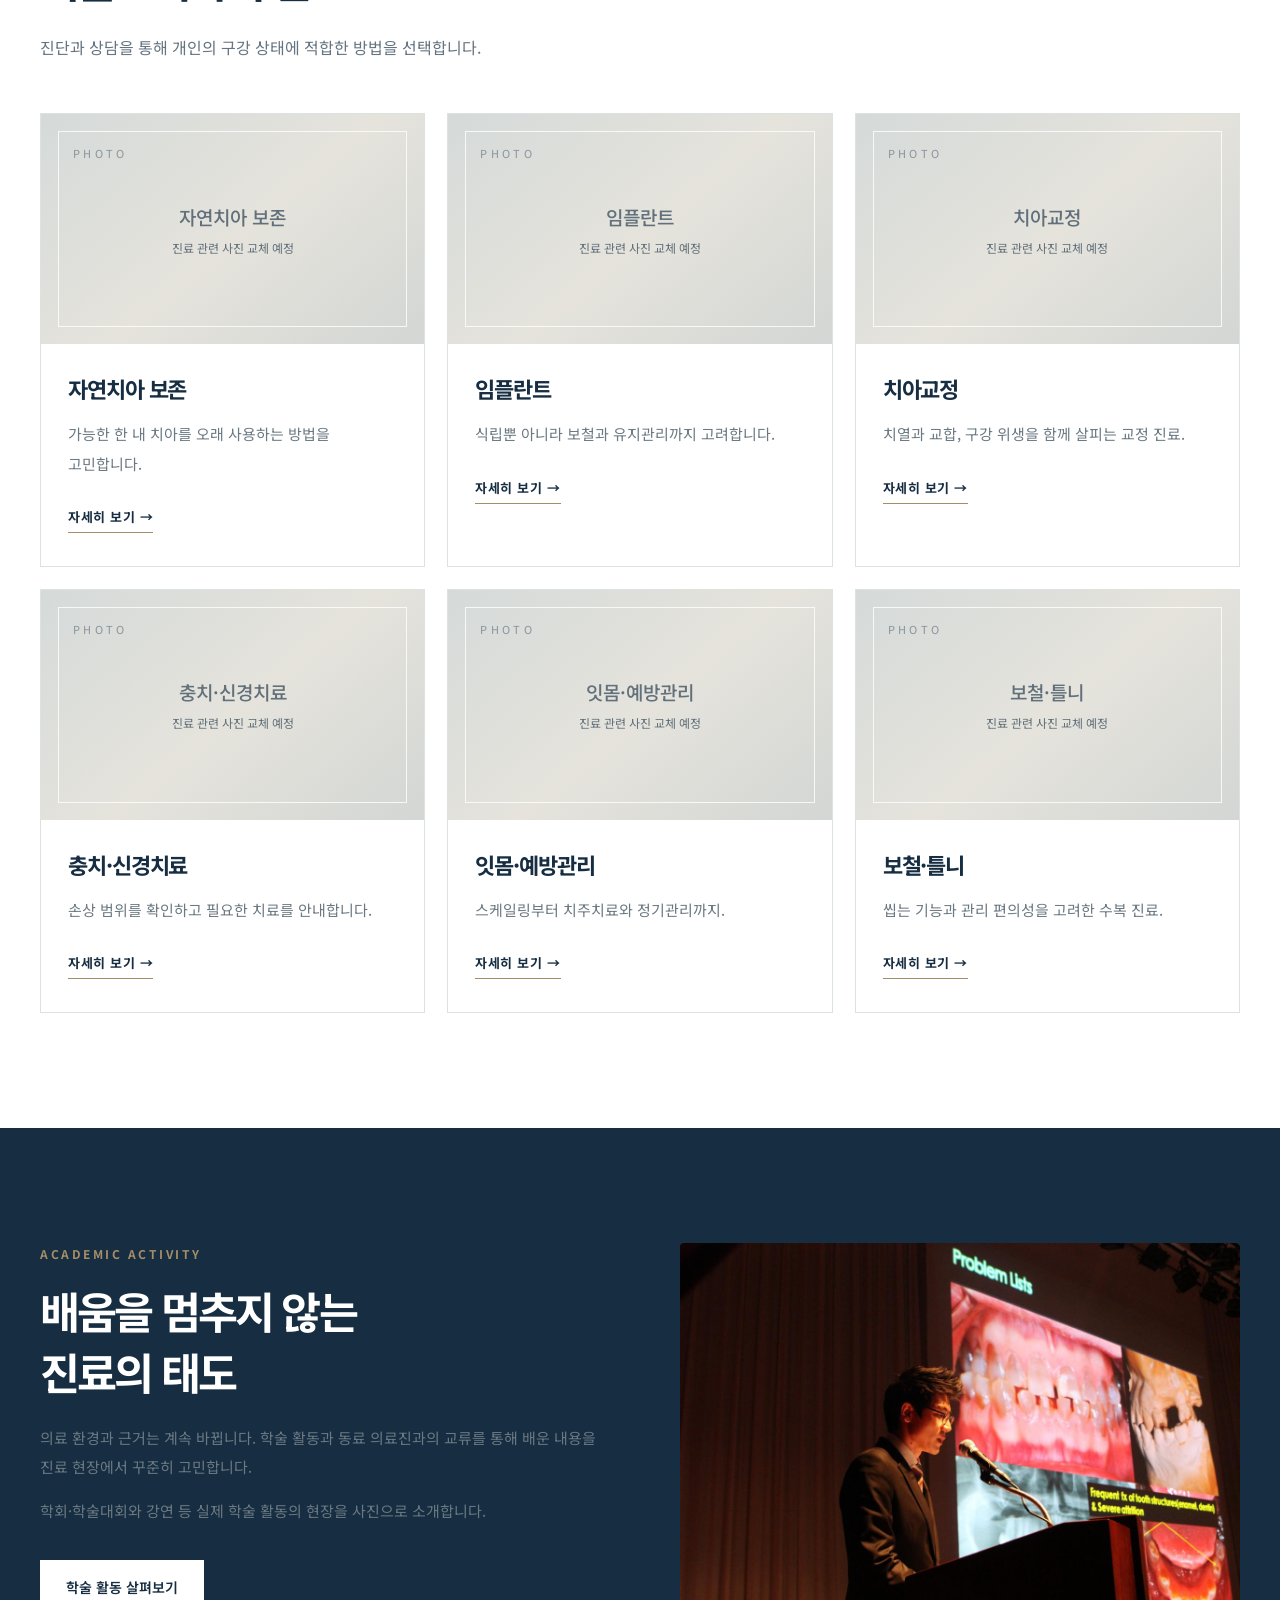
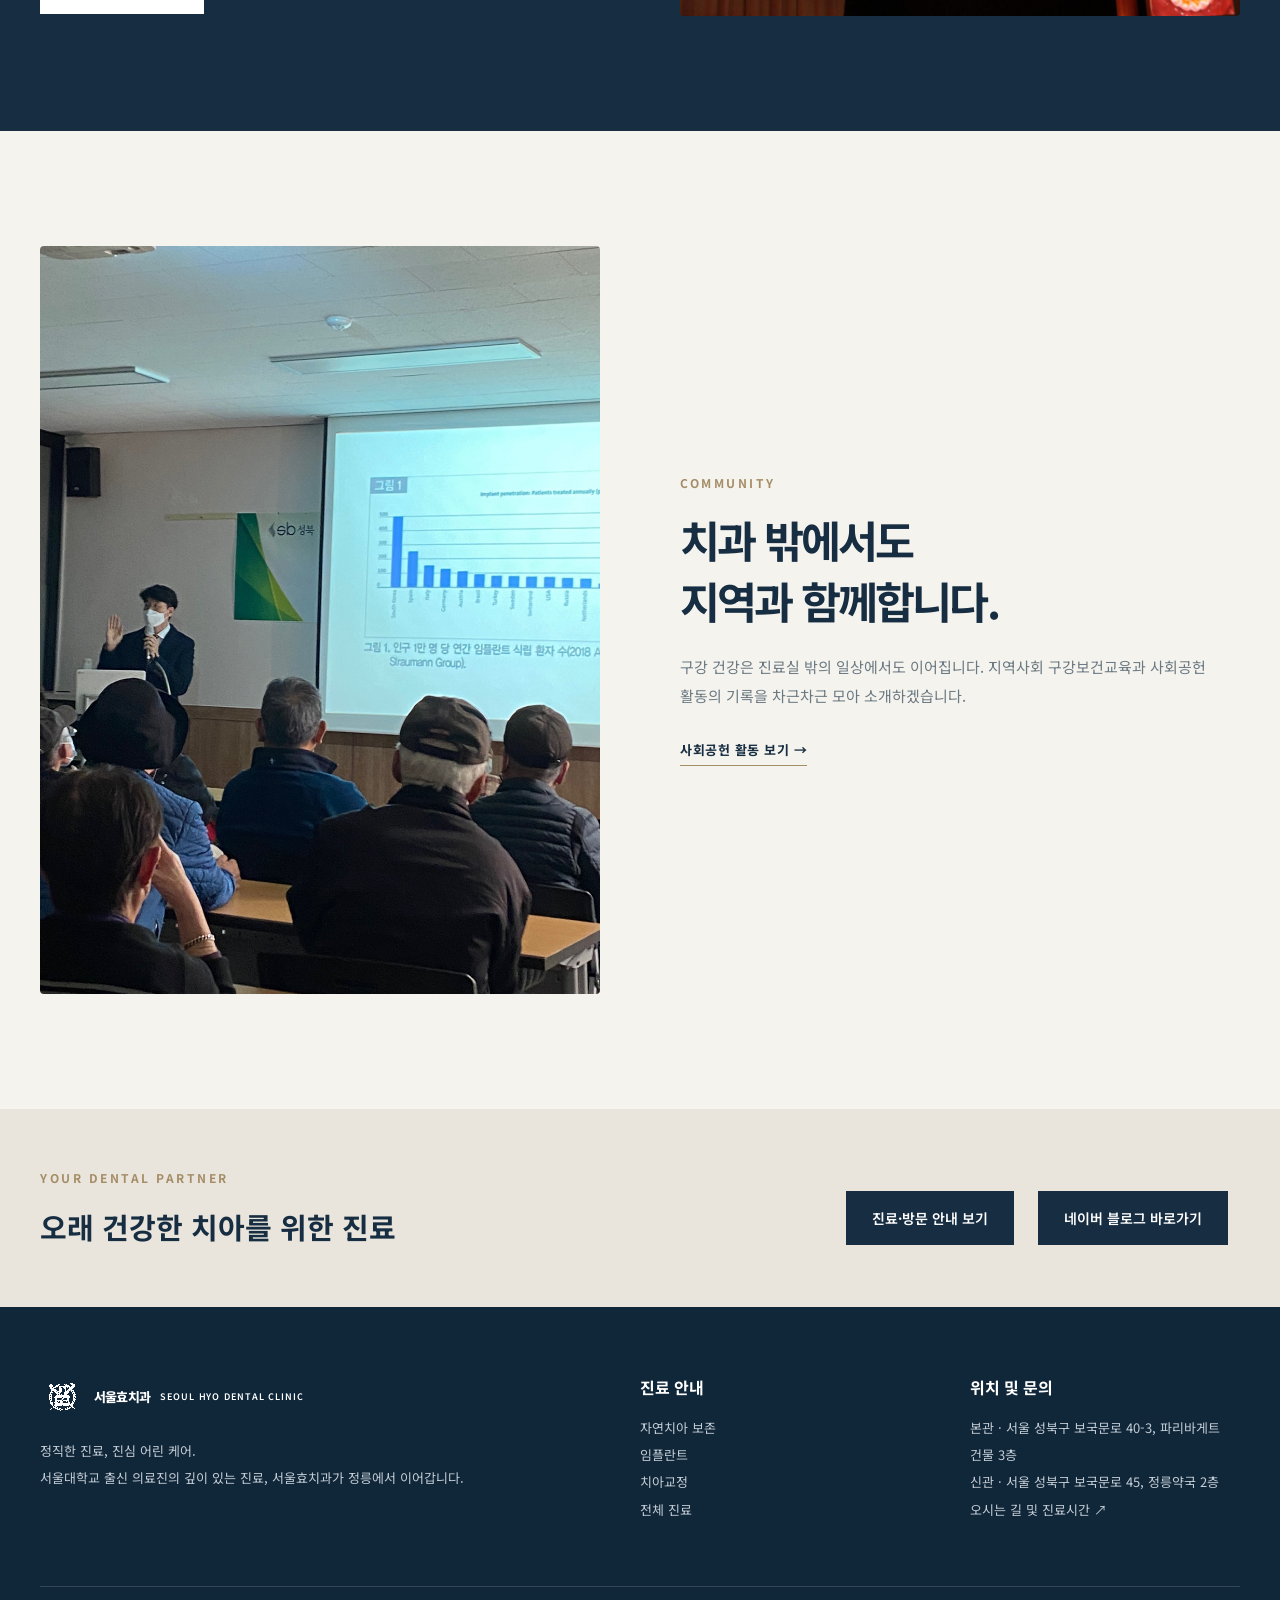
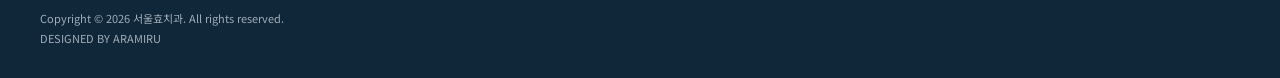
==== commit 478a7c72: "Add Naver blog button beside visit information CTA" ====
--- a/index.html
+++ b/index.html
@@ -142,7 +142,7 @@
         <div>
           <div class="eyebrow">YOUR DENTAL PARTNER</div>
           <h2>오래 건강한 치아를 위한 진료</h2>
-        </div><a class="button" href="visit.html">진료·방문 안내 보기</a>
+        </div><div style="display:flex;gap:12px;flex-wrap:wrap;align-items:center"><a class="button" href="visit.html">진료·방문 안내 보기</a><a class="button" href="https://blog.naver.com/seoulhyodental" target="_blank" rel="noopener noreferrer">네이버 블로그 바로가기</a></div>
       </div>
     </section>
     <footer class="footer">
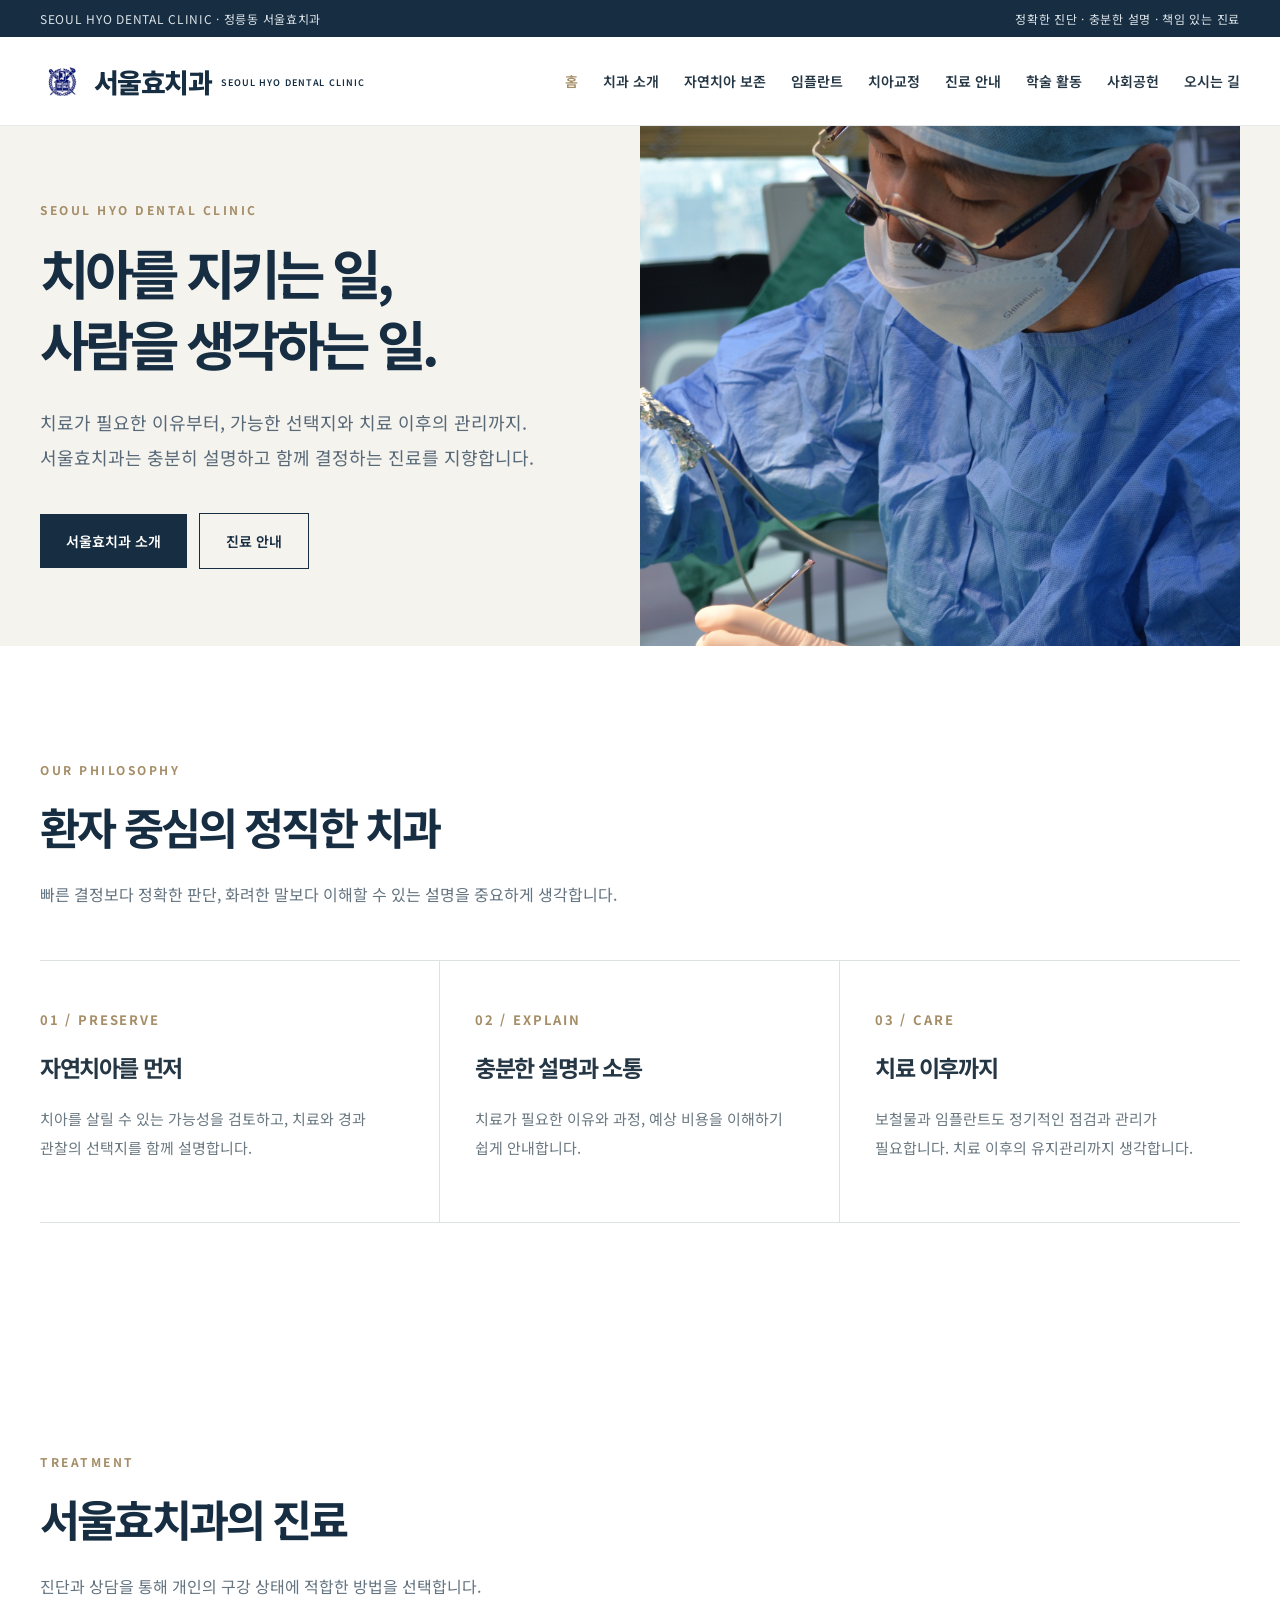
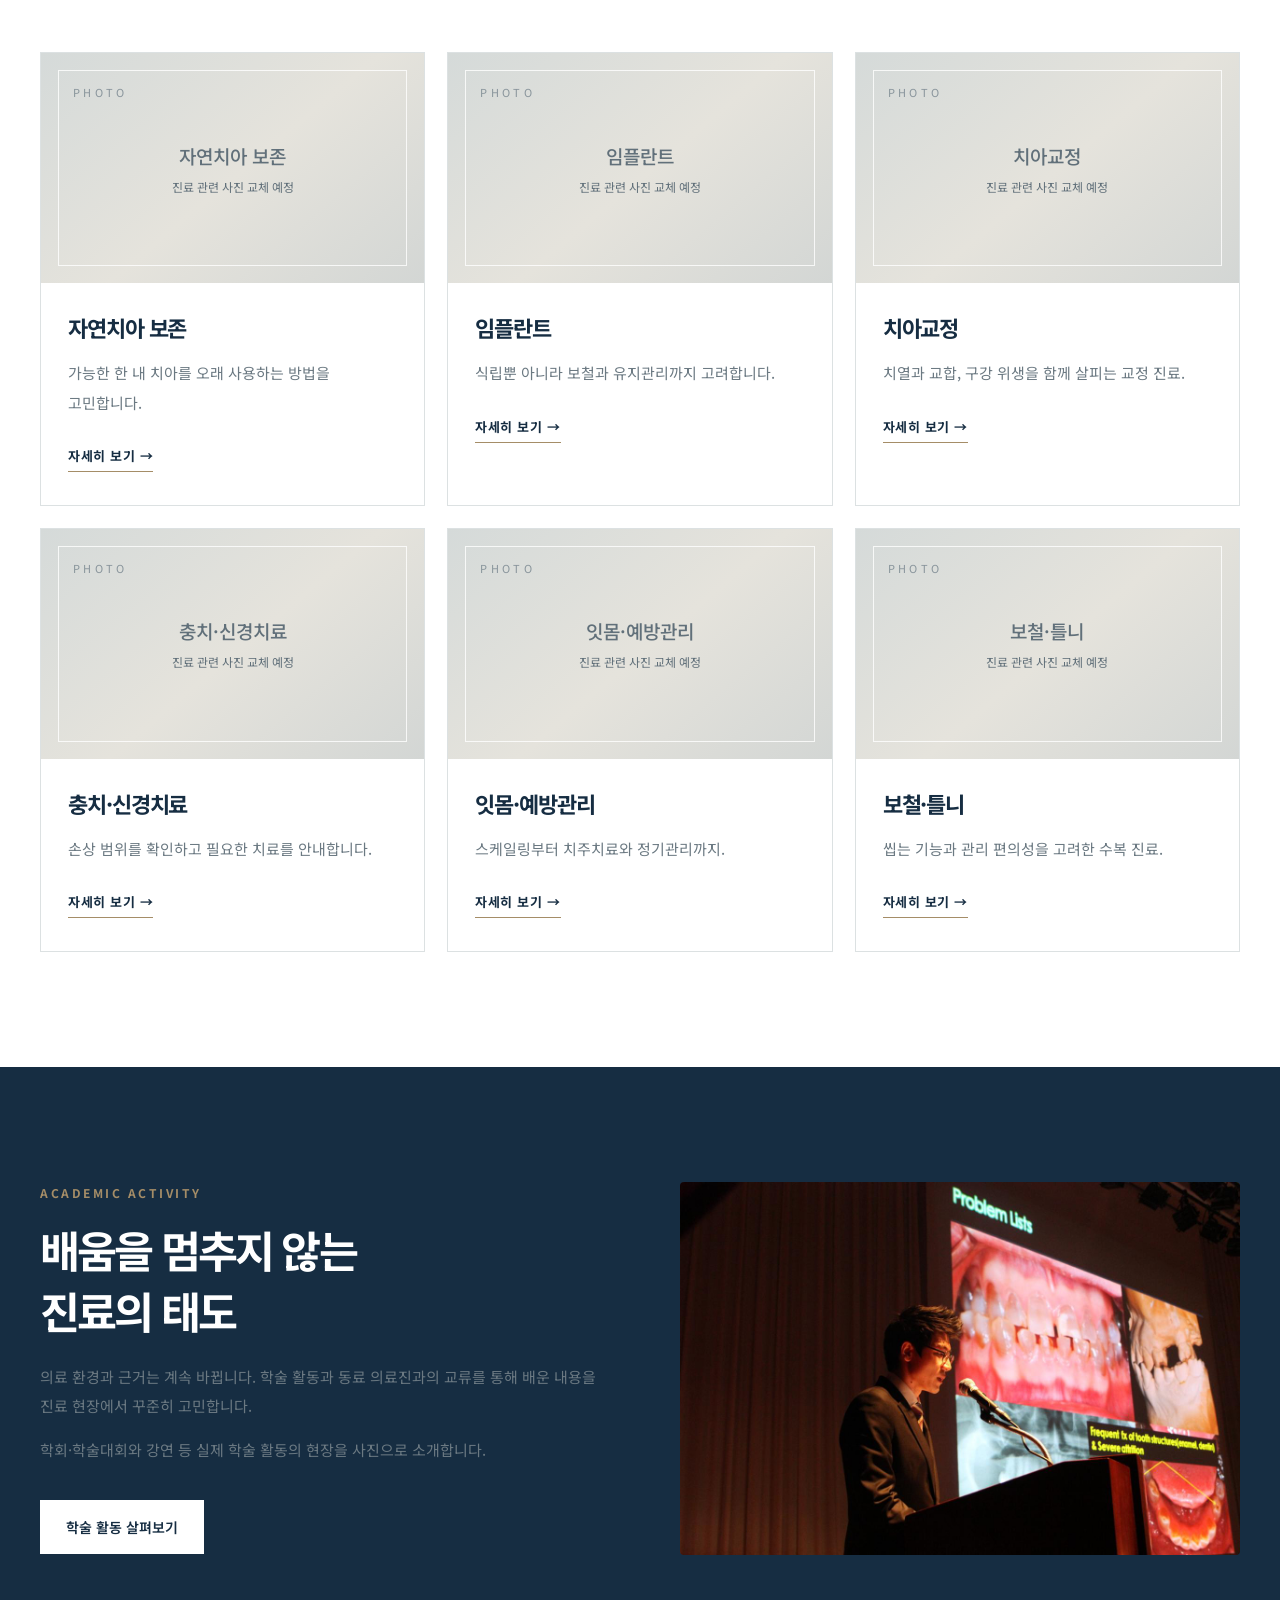
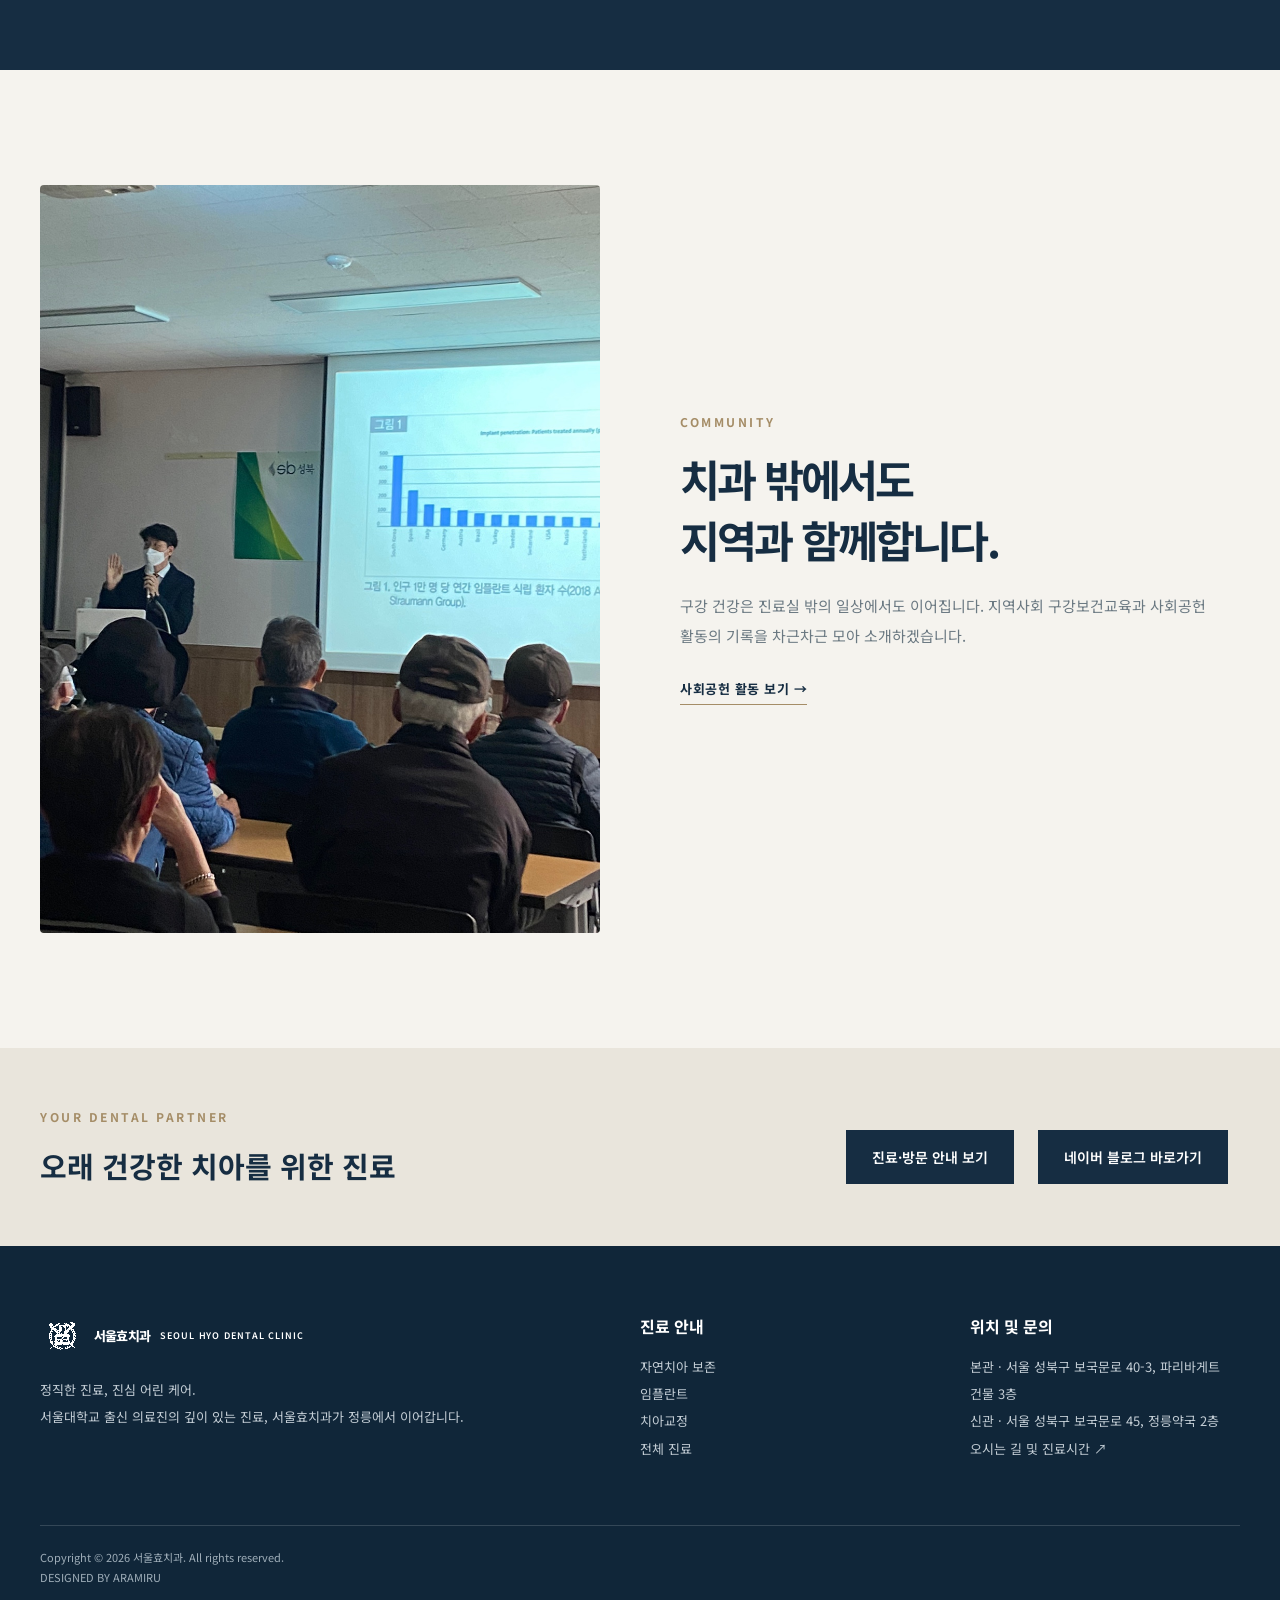
==== commit 602e7d11: "Revise homepage philosophy heading and second principle" ====
--- a/index.html
+++ b/index.html
@@ -32,7 +32,7 @@
         <div class="wrap">
           <div class="section-head">
             <div class="eyebrow">OUR PHILOSOPHY</div>
-            <h2>오래 쓰는 치아를 위한<br/>세 가지 약속</h2>
+            <h2>환자 중심의 정직한 치과</h2>
             <p class="desc">빠른 결정보다 정확한 판단, 화려한 말보다 이해할 수 있는 설명을 중요하게 생각합니다.</p>
           </div>
           <div class="number-grid">
@@ -41,7 +41,7 @@
               <p>치아를 살릴 수 있는 가능성을 검토하고, 치료와 경과 관찰의 선택지를 함께 설명합니다.</p>
             </article>
             <article class="principle"><b>02 / EXPLAIN</b>
-              <h3>과잉 없이, 충분히</h3>
+              <h3>충분한 설명과 소통</h3>
               <p>치료가 필요한 이유와 과정, 예상 비용을 이해하기 쉽게 안내합니다.</p>
             </article>
             <article class="principle"><b>03 / CARE</b>
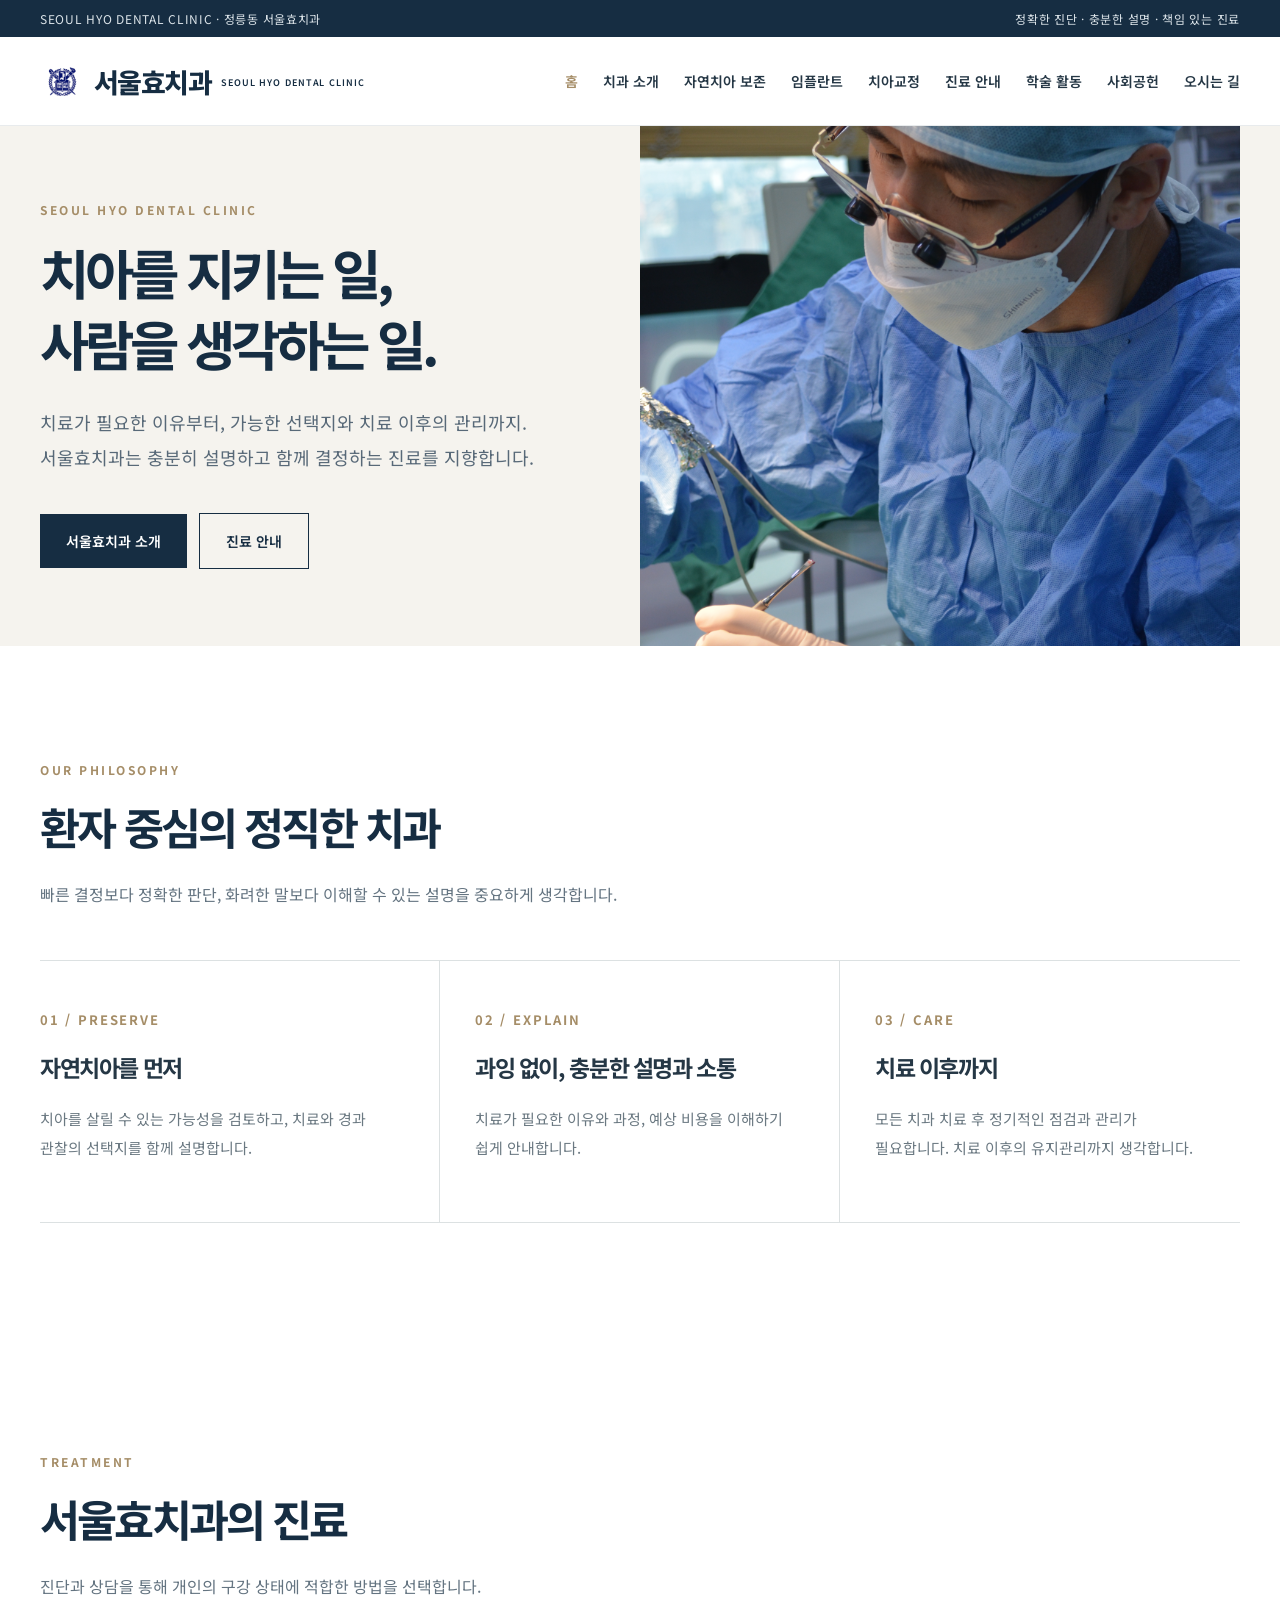
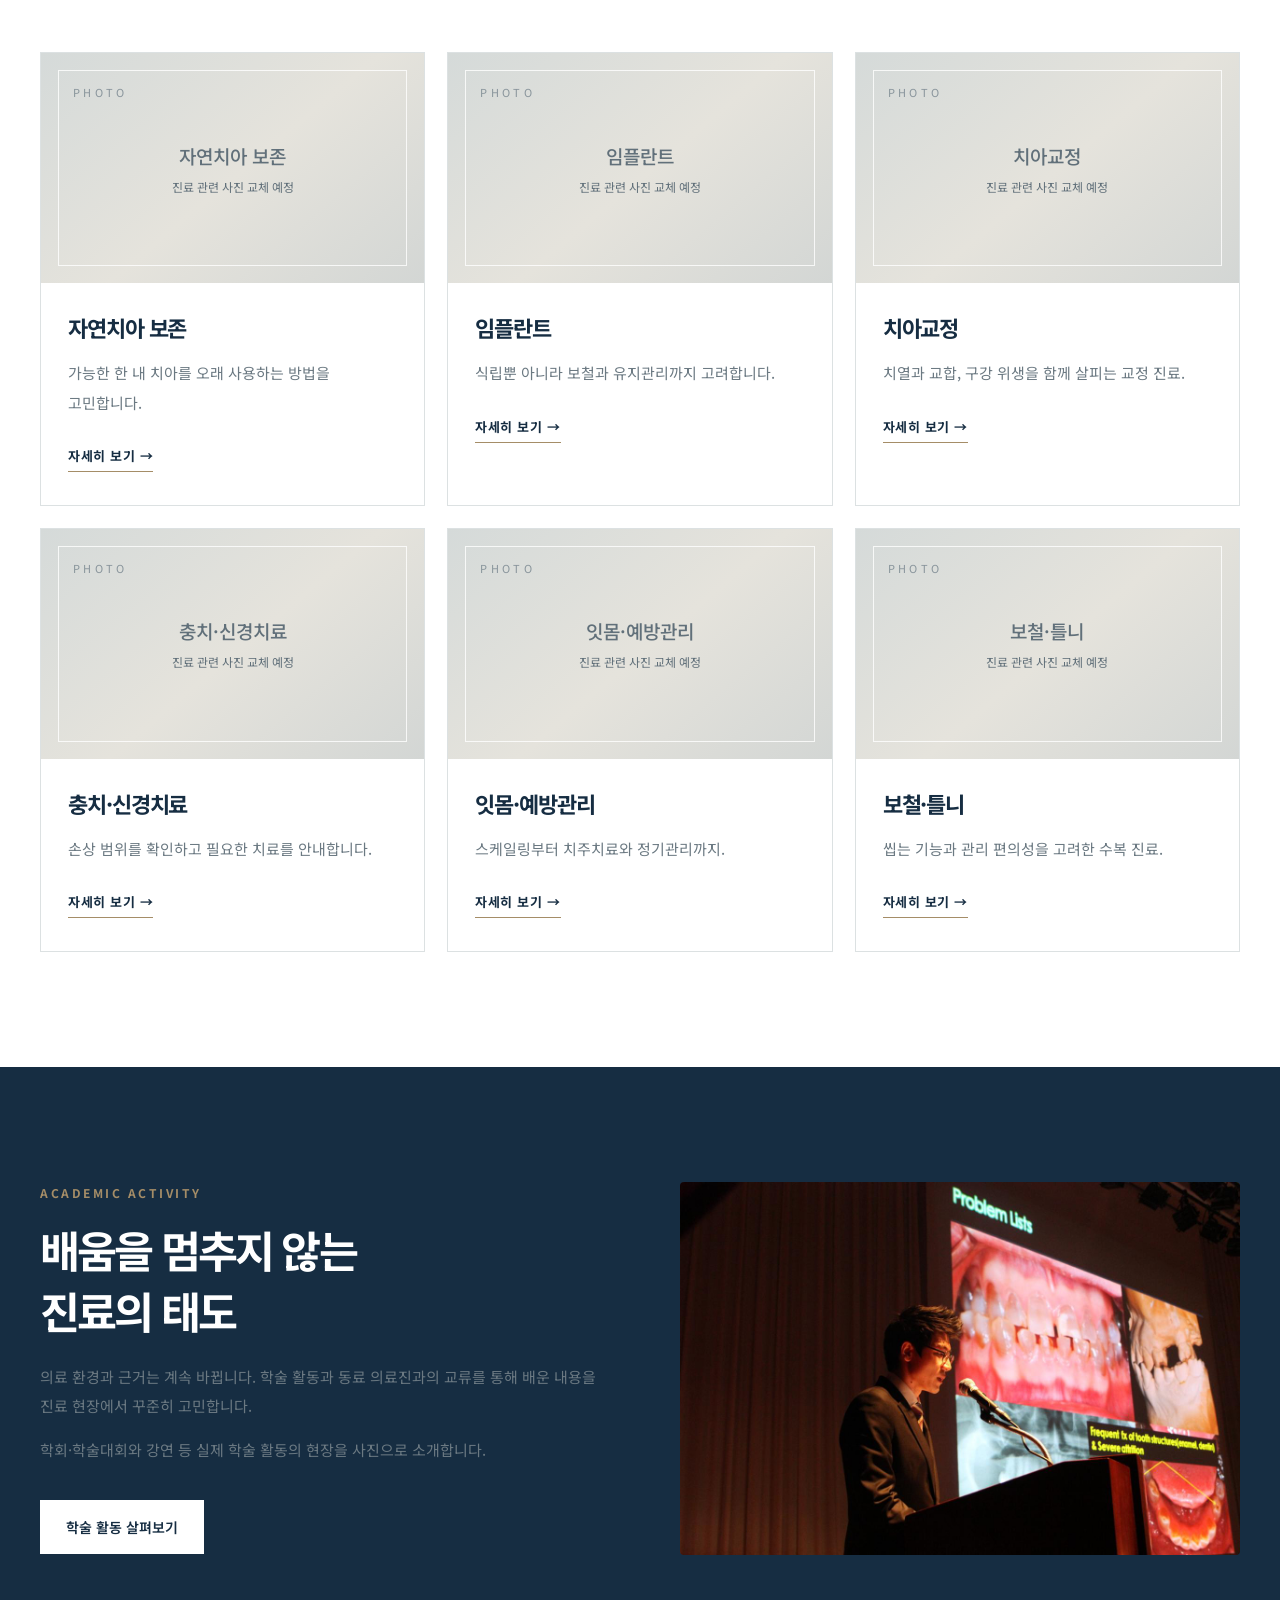
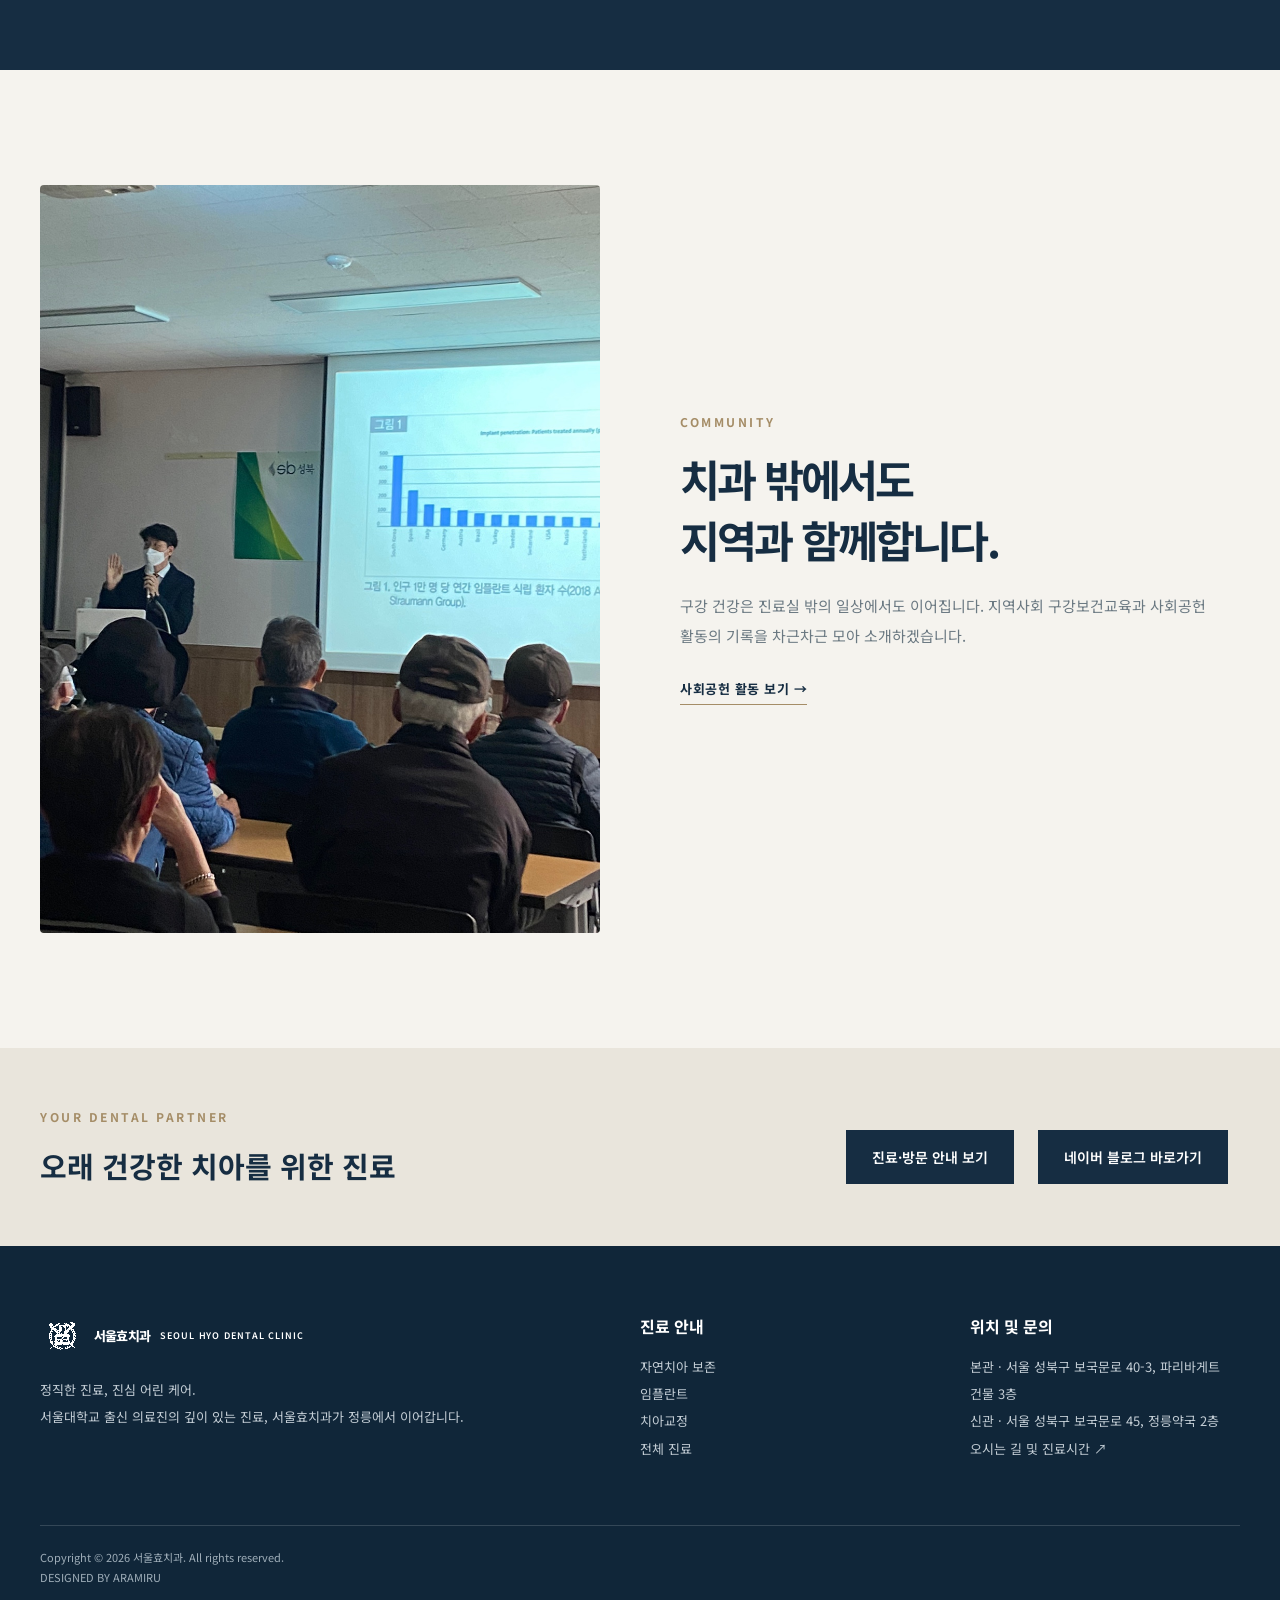
==== commit 3ab54602: "Refine second and third homepage philosophy promises" ====
--- a/index.html
+++ b/index.html
@@ -41,12 +41,12 @@
               <p>치아를 살릴 수 있는 가능성을 검토하고, 치료와 경과 관찰의 선택지를 함께 설명합니다.</p>
             </article>
             <article class="principle"><b>02 / EXPLAIN</b>
-              <h3>충분한 설명과 소통</h3>
+              <h3>과잉 없이, 충분한 설명과 소통</h3>
               <p>치료가 필요한 이유와 과정, 예상 비용을 이해하기 쉽게 안내합니다.</p>
             </article>
             <article class="principle"><b>03 / CARE</b>
               <h3>치료 이후까지</h3>
-              <p>보철물과 임플란트도 정기적인 점검과 관리가 필요합니다. 치료 이후의 유지관리까지 생각합니다.</p>
+              <p>모든 치과 치료 후 정기적인 점검과 관리가 필요합니다. 치료 이후의 유지관리까지 생각합니다.</p>
             </article>
           </div>
         </div>
